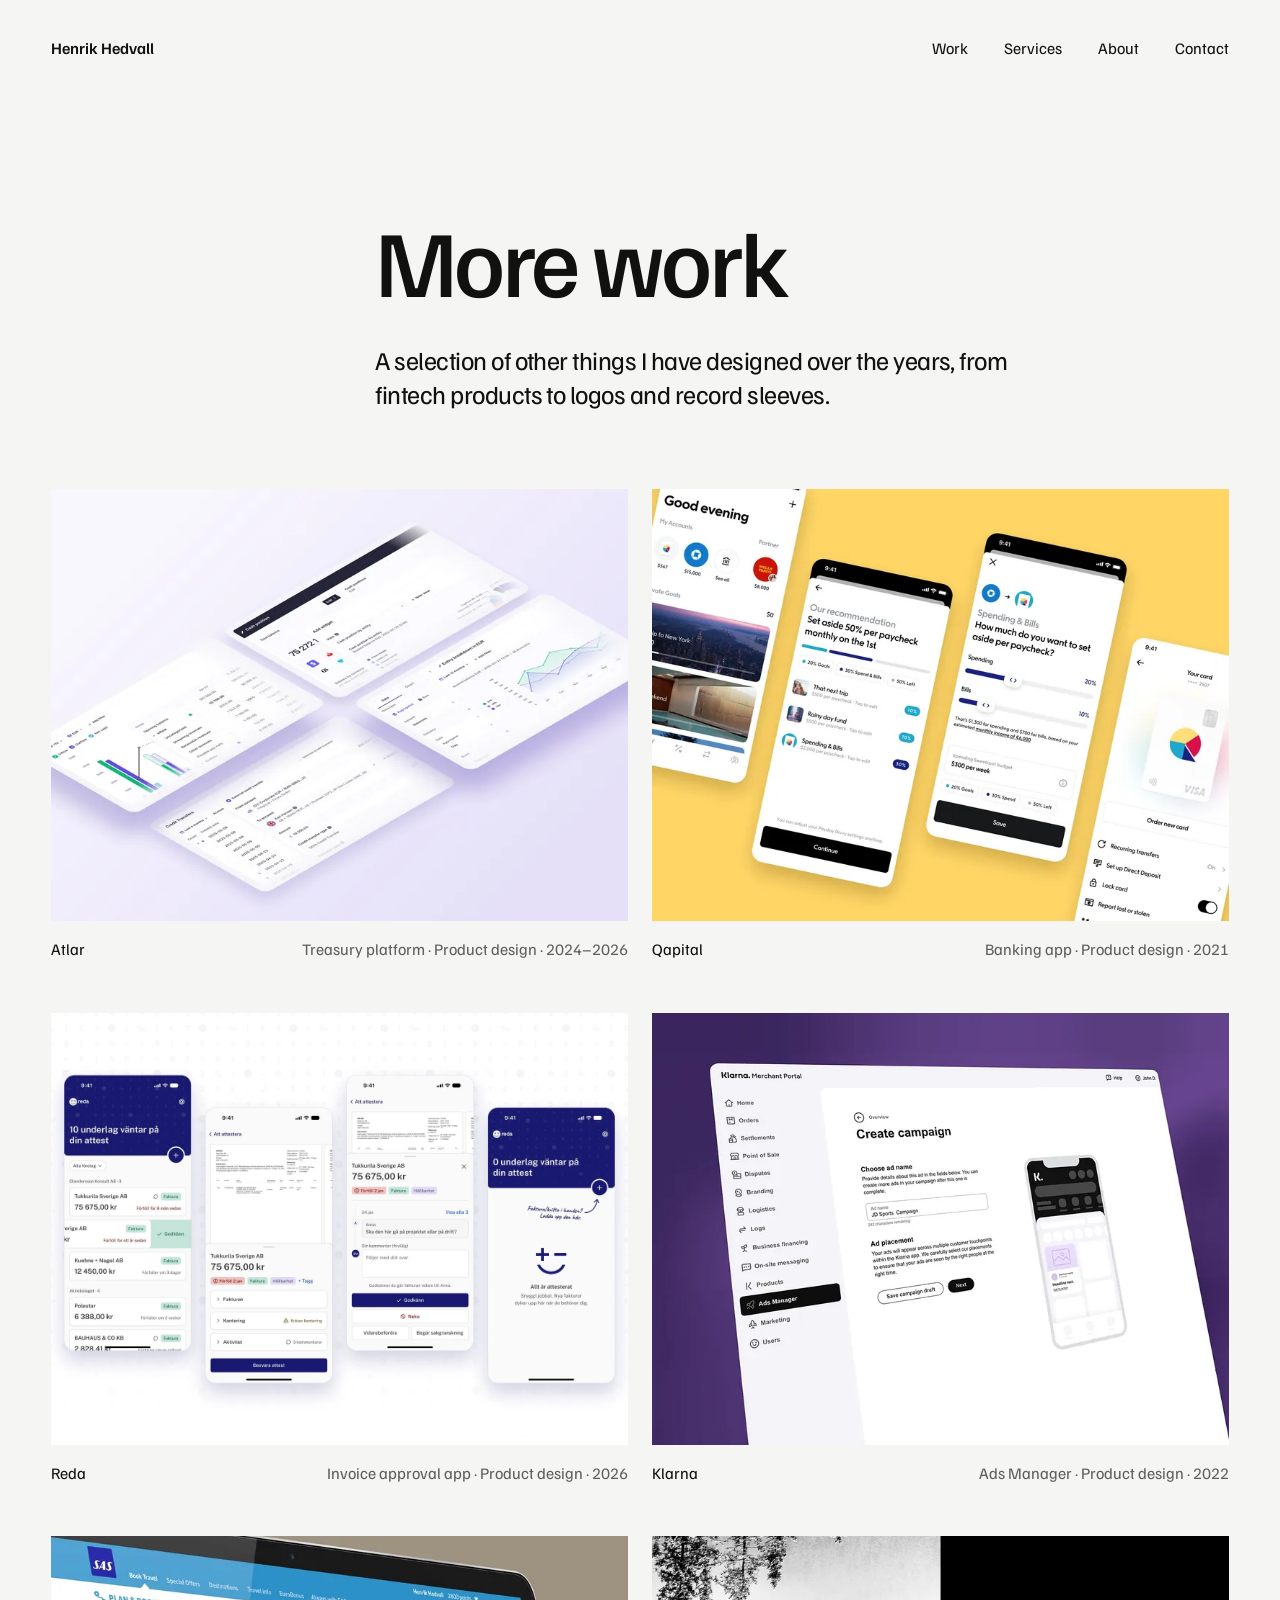
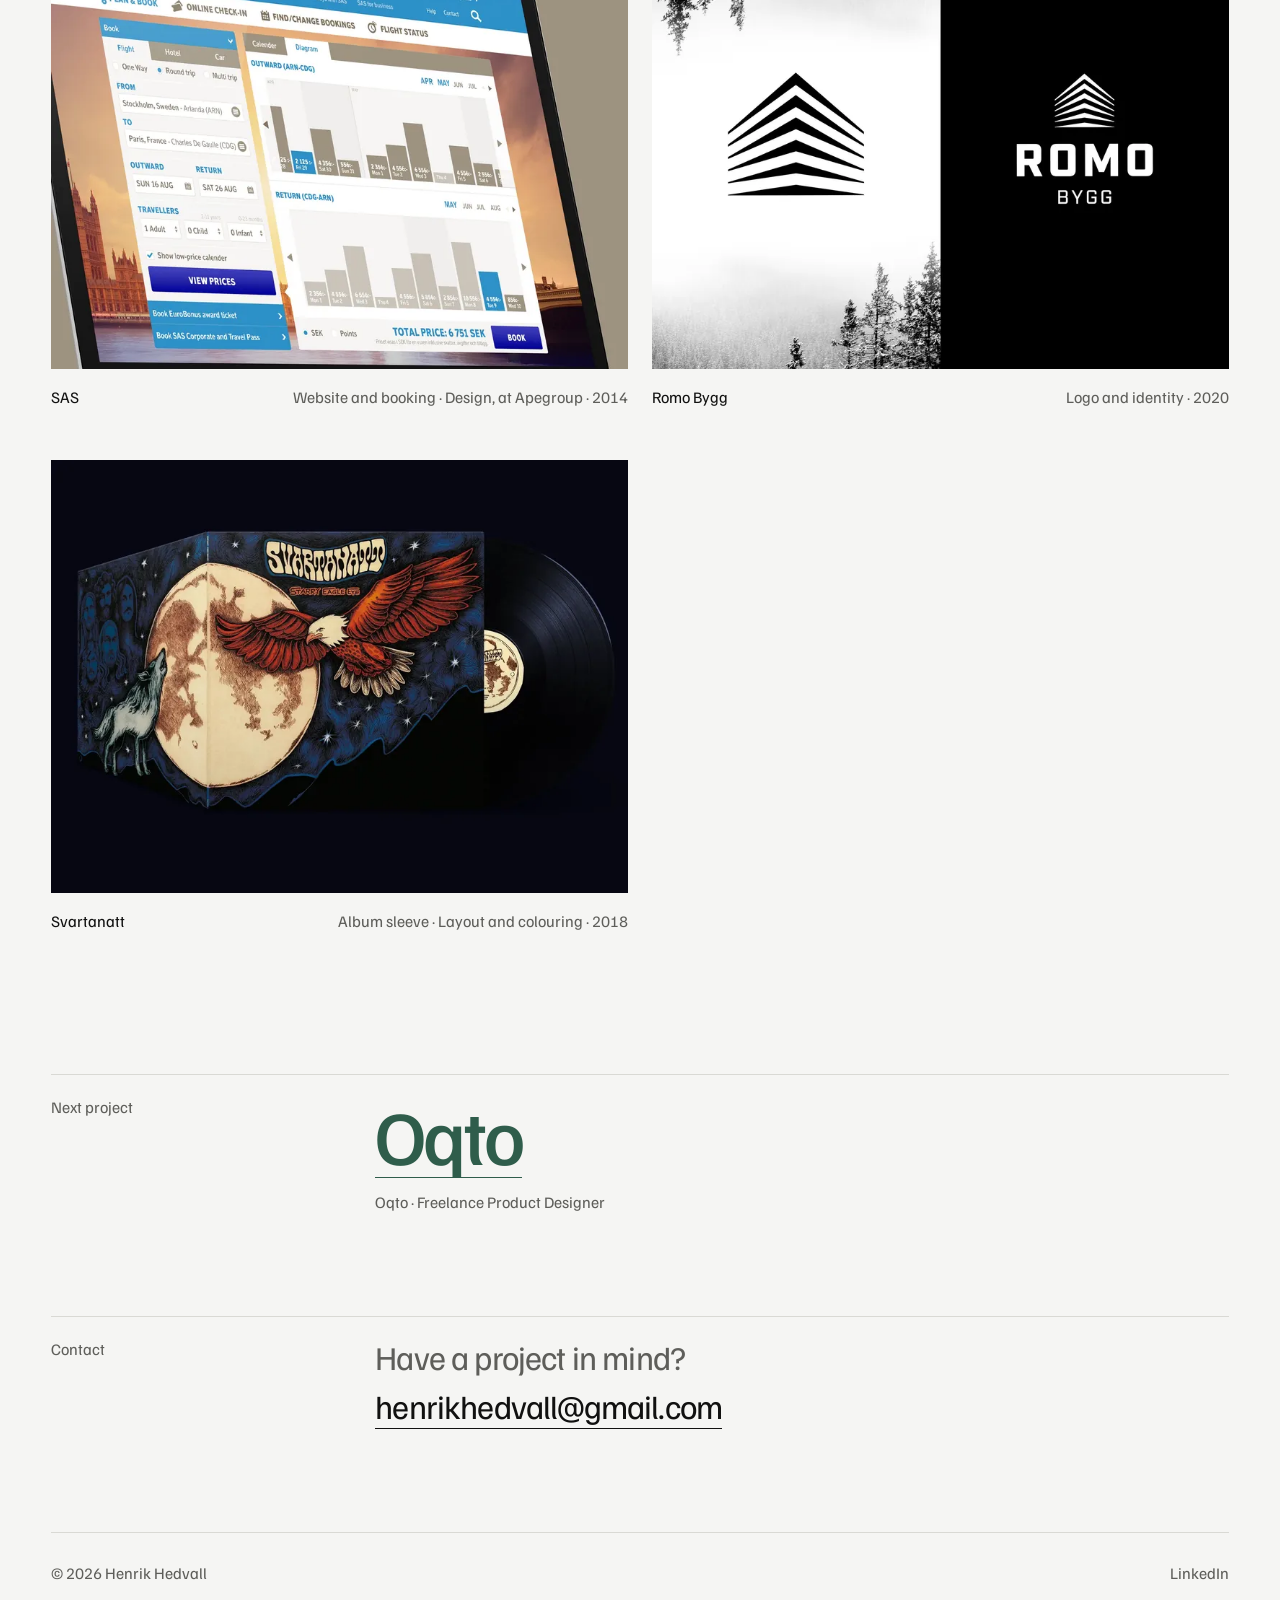
==== docs/more-work/index.html @ c42c72a8 "Start page heading: restore the two kerning pairs lost by per-letter boxes Co-Authored-By: Claude Fa" ====
<!doctype html>
<html lang="en">
<head>
<meta charset="utf-8">
<meta name="viewport" content="width=device-width, initial-scale=1">
<title>More work: Atlar, Klarna, Qapital – Henrik Hedvall</title>
<meta name="description" content="A selection of other things I have designed over the years, from fintech products to logos and record sleeves.">
<meta property="og:type" content="website">
<meta property="og:title" content="More work: Atlar, Klarna, Qapital – Henrik Hedvall">
<meta property="og:description" content="A selection of other things I have designed over the years, from fintech products to logos and record sleeves.">
<meta property="og:image" content="https://henrikhedvall.com/assets/atlar.jpg">
<link rel="canonical" href="https://henrikhedvall.com/more-work/">
<meta property="og:url" content="https://henrikhedvall.com/more-work/">
<meta name="twitter:card" content="summary_large_image">
<meta name="theme-color" content="#F5F5F3">
<link rel="icon" href="../favicon.svg" type="image/svg+xml">
<link rel="apple-touch-icon" href="../apple-touch-icon.png">
<link rel="preload" href="../fonts/familjen-grotesk-latin-wght-normal.woff2" as="font" type="font/woff2" crossorigin>
<link rel="stylesheet" href="../css/base.css?v=b94be2dc">
<link rel="stylesheet" href="../css/site.css?v=d90cadac">
<script>(function(){try{try{localStorage.removeItem("theme")}catch(e){}var t=sessionStorage.getItem("theme");if(t==="dk"||t==="lt")document.documentElement.classList.add(t)}catch(e){}})();</script>
<noscript><style>.rv{opacity:1!important}.rv .zm,.rv .st,.rv .bl{transform:none!important}.rv .st span{opacity:1!important}.rv .ck path{stroke-dashoffset:0!important}.ic .s{stroke-dashoffset:0!important}.ic .nd{transform:none!important}</style></noscript>
</head>
<body data-rvt="1.02">
<div class="pg c-page" id="page">
<div aria-hidden="true" class="bar c-bar-start"></div>
<div class="c-wrap">

<header class="hdr c-header">
<a class="c-brand" href="../">Henrik Hedvall</a>
<nav class="c-nav" aria-label="Main menu">
<a href="../#work">Work</a>
<a href="../#services">Services</a>
<a href="../#about">About</a>
<a href="../#contact">Contact</a>
</nav>
</header>

<section class="c-top">
<div class="c-3e7436" aria-hidden="true"></div>
<div class="r1 c-top-body">
<h1 class="c-title">More work</h1>
<p class="c-lead">A selection of other things I have designed over the years, from fintech products to logos and record sleeves.</p>
</div>
</section>

<div class="mw c-dfa173">
<figure class="c-figure">
<div data-rv="0" data-lb="1" tabindex="0" role="button" aria-label="Enlarge image" class="rv c-media"><img class="zm" src="../assets/atlar-1400.webp?v=4212e9a0" srcset="../assets/atlar-800.webp?v=1175e4a0 800w, ../assets/atlar-1400.webp?v=4212e9a0 1400w, ../assets/atlar.webp?v=0b436af6 2000w" sizes="(min-width: 1440px) 600px, (min-width: 900px) 46vw, 92vw" data-lbsrc="../assets/atlar.webp?v=0b436af6" fetchpriority="high" decoding="async" alt="Four views from the Atlar treasury platform: cash flow forecast, custom dashboard, cash reporting and credit transfers" width="2000" height="1500"></div>
<figcaption class="c-caption"><span>Atlar</span><span class="c-muted">Treasury platform · Product design · 2024–2026</span></figcaption>
</figure>
<figure class="c-figure">
<div data-rv="5" data-lb="1" tabindex="0" role="button" aria-label="Enlarge image" class="rv c-media"><img class="zm" src="../assets/qapital-1400.webp?v=ae49ee5f" srcset="../assets/qapital-800.webp?v=fa20acdd 800w, ../assets/qapital-1400.webp?v=ae49ee5f 1400w, ../assets/qapital.webp?v=312f7fcc 2000w" sizes="(min-width: 1440px) 600px, (min-width: 900px) 46vw, 92vw" data-lbsrc="../assets/qapital.webp?v=312f7fcc" loading="lazy" decoding="async" alt="Four screens from the Qapital app: overview, payday recommendation, spending and bills, and the card" width="2000" height="1500"></div>
<figcaption class="c-caption"><span>Qapital</span><span class="c-muted">Banking app · Product design · 2021</span></figcaption>
</figure>
<figure class="c-figure">
<div data-rv="6" data-lb="1" tabindex="0" role="button" aria-label="Enlarge image" class="rv c-media"><div class="zm fw"><img src="../assets/reda-1400.webp?v=05880f33" srcset="../assets/reda-800.webp?v=ec573a99 800w, ../assets/reda-1400.webp?v=05880f33 1400w, ../assets/reda.webp?v=756b19e9 2000w" sizes="(min-width: 1440px) 1200px, 92vw" data-lbsrc="../assets/reda.webp?v=756b19e9" loading="lazy" decoding="async" alt="Four screens from the Reda app: invoices waiting for approval with one swiped to approve, an invoice, a reply to an approval request, and the all-done state" width="2000" height="1500"><video class="fv dt" data-vid="1" src="../assets/reda-invoice.mp4?v=977ffe32" muted loop playsinline preload="metadata" aria-hidden="true" tabindex="-1"></video><div class="fc" aria-hidden="true"><svg viewBox="0 0 96 86.4" focusable="false"><g class="fp"><path d="M41.12 16H0V24.8H41.12V16Z" fill="currentColor"></path><path d="M24.8 0H16V41.12H24.8V0Z" fill="currentColor"></path></g><path class="fo" d="M96.16 16H58V24.8H96.16V16Z" fill="currentColor"></path><path class="fm" d="M3 56C11.4 74.08 27.4 86.08 48.04 86.08C69 86.08 85 74.08 93.08 56H83.4C77 68.48 65.8 77.28 48.04 77.28C30.6 77.28 19 68.48 12.68 56H3Z" fill="currentColor"></path></svg></div></div></div>
<figcaption class="c-caption"><span>Reda</span><span class="c-muted">Invoice approval app · Product design · 2026</span></figcaption>
</figure>
<figure class="c-figure">
<div data-rv="2" data-lb="1" tabindex="0" role="button" aria-label="Enlarge image" class="rv c-media"><img class="zm" src="../assets/klarna-1400.webp?v=a56a74ed" srcset="../assets/klarna-800.webp?v=a18558d9 800w, ../assets/klarna-1400.webp?v=a56a74ed 1400w, ../assets/klarna.webp?v=1fc53044 2000w" sizes="(min-width: 1440px) 600px, (min-width: 900px) 46vw, 92vw" data-lbsrc="../assets/klarna.webp?v=1fc53044" loading="lazy" decoding="async" alt="The Create campaign view in Klarna Ads Manager, with a phone preview of the ad, shown in perspective on purple" width="2000" height="1500"></div>
<figcaption class="c-caption"><span>Klarna</span><span class="c-muted">Ads Manager · Product design · 2022</span></figcaption>
</figure>
<figure class="c-figure">
<div data-rv="4" data-lb="1" tabindex="0" role="button" aria-label="Enlarge image" class="rv c-media"><img class="zm" src="../assets/sas-1400.webp?v=35fdd007" srcset="../assets/sas-800.webp?v=0c19ba7a 800w, ../assets/sas-1400.webp?v=35fdd007 1400w, ../assets/sas.webp?v=503e9d72 2000w" sizes="(min-width: 1440px) 600px, (min-width: 900px) 46vw, 92vw" data-lbsrc="../assets/sas.webp?v=503e9d72" loading="lazy" decoding="async" alt="The SAS website on a laptop, showing the flight booking panel next to a low-price diagram for outward and return dates" width="2000" height="1500"></div>
<figcaption class="c-caption"><span>SAS</span><span class="c-muted">Website and booking · Design, at Apegroup · 2014</span></figcaption>
</figure>
<figure class="c-figure">
<div data-rv="1" data-lb="1" tabindex="0" role="button" aria-label="Enlarge image" class="rv c-media"><img class="zm" src="../assets/romo-bygg-1400.webp?v=dbc08c39" srcset="../assets/romo-bygg-800.webp?v=d6e807f8 800w, ../assets/romo-bygg-1400.webp?v=dbc08c39 1400w, ../assets/romo-bygg.webp?v=745fbbb3 2000w" sizes="(min-width: 1440px) 600px, (min-width: 900px) 46vw, 92vw" data-lbsrc="../assets/romo-bygg.webp?v=745fbbb3" loading="lazy" decoding="async" alt="The Romo Bygg logo, shown over a misty forest and on black" width="2000" height="1500"></div>
<figcaption class="c-caption"><span>Romo Bygg</span><span class="c-muted">Logo and identity · 2020</span></figcaption>
</figure>
<figure class="c-figure">
<div data-rv="3" data-lb="1" tabindex="0" role="button" aria-label="Enlarge image" class="rv c-media"><img class="zm" src="../assets/svartanatt.webp?v=2c3ea246" srcset="../assets/svartanatt-800.webp?v=5318c107 800w, ../assets/svartanatt.webp?v=2c3ea246 1600w" sizes="(min-width: 1440px) 600px, (min-width: 900px) 46vw, 92vw" data-lbsrc="../assets/svartanatt.webp?v=2c3ea246" loading="lazy" decoding="async" alt="A gatefold vinyl sleeve for Svartanatt with an eagle, a wolf and a full moon" width="2000" height="1500"></div>
<figcaption class="c-caption"><span>Svartanatt</span><span class="c-muted">Album sleeve · Layout and colouring · 2018</span></figcaption>
</figure>
</div>

<section class="c-sec-end">
<h2 class="c-eyebrow">Next project</h2>
<div class="c-step-body">
<a class="c-next-link" href="../oqto/">Oqto</a>
<p class="c-note">Oqto · Freelance Product Designer</p>
</div>
</section>

<section class="c-sec-end">
<h2 class="c-eyebrow">Contact</h2>
<div class="c-contact-body">
<p class="c-muted-p">Have a project in mind?</p>
<a class="c-link-underline" href="mailto:henrikhedvall@gmail.com">henrikhedvall@gmail.com</a>
</div>
</section>

<footer class="c-footer">
<span>© 2026 Henrik Hedvall</span>
<a class="c-muted" href="https://www.linkedin.com/in/henrikhedvall/" target="_blank" rel="noopener">LinkedIn</a>
</footer>


</div>
</div>
<script src="../js/site.js?v=4c5ba161" defer></script>
</body>
</html>
---- docs/css/base.css ----
@font-face{font-family:'Familjen Grotesk';font-style:normal;font-display:swap;font-weight:400 700;src:url(../fonts/familjen-grotesk-latin-ext-wght-normal.woff2) format('woff2-variations');unicode-range:U+0100-02BA,U+02BD-02C5,U+02C7-02CC,U+02CE-02D7,U+02DD-02FF,U+0304,U+0308,U+0329,U+1D00-1DBF,U+1E00-1E9F,U+1EF2-1EFF,U+2020,U+20A0-20AB,U+20AD-20C0,U+2113,U+2C60-2C7F,U+A720-A7FF}
@font-face{font-family:'Familjen Grotesk';font-style:normal;font-display:swap;font-weight:400 700;src:url(../fonts/familjen-grotesk-latin-wght-normal.woff2) format('woff2-variations');unicode-range:U+0000-00FF,U+0131,U+0152-0153,U+02BB-02BC,U+02C6,U+02DA,U+02DC,U+0304,U+0308,U+0329,U+2000-206F,U+20AC,U+2122,U+2191,U+2193,U+2212,U+2215,U+FEFF,U+FFFD}
@font-face{font-family:'Geist Mono';font-style:normal;font-display:swap;font-weight:500;src:url(../fonts/geist-mono-latin-500-normal.woff2) format('woff2');unicode-range:U+0000-00FF,U+0131,U+0152-0153,U+02BB-02BC,U+02C6,U+02DA,U+02DC,U+0304,U+0308,U+0329,U+2000-206F,U+20AC,U+2122,U+2191,U+2193,U+2212,U+2215,U+FEFF,U+FFFD}
body{margin:0;background:#F5F5F3}
:root{--accent:#2F5D4B}
::selection{background:#D5E3DC;color:#111110}
a{color:#111110;text-decoration:none}
a:hover{color:var(--accent)}
header a,.foot{background:linear-gradient(currentColor,currentColor) 0 100%/0 1px no-repeat;padding-bottom:2px;transition:background-size 500ms cubic-bezier(.2,.7,.2,1),color 300ms ease}
header a:hover,.foot:hover{background-size:100% 1px}
img,video{display:block;width:100%;height:auto}
.bar{position:fixed;top:0;left:0;right:0;height:2px;background:var(--accent);transform-origin:0 50%;z-index:20;pointer-events:none}
.hdr{position:sticky;top:0;z-index:10;background:#F5F5F3;box-shadow:0 0 0 100vmax #F5F5F3;clip-path:inset(0 -100vmax);transition:transform 600ms cubic-bezier(.2,.7,.2,1)}
.hdr.up{transform:translateY(-100%)}
@media (max-width: 1000px){.meta{order:2}}
.fw{position:relative}
.fc{position:absolute;left:83.6%;top:53.73%;width:6.15%;height:7.73%;background:#FAFAFA;color:#191970;pointer-events:none}
.fc svg{position:absolute;left:8.13%;top:10.34%;width:85.4%;height:auto;overflow:visible;display:block}
.fc .fp,.fc .fo,.fc .fm{transform-box:fill-box;transform-origin:center}
.fv{position:absolute;left:26.781%;top:21.917%;width:21.969%;height:63.708%;border-radius:7.966%/3.663%;object-fit:cover;pointer-events:none}
@media (prefers-reduced-motion: reduce){.fv{display:none}}
@media (prefers-reduced-motion: no-preference){
.rv.in .fc .fp{animation:fcP 2.3s 600ms both}
.rv.in .fc .fo{animation:fcO 2.3s 600ms both}
.rv.in .fc .fm{animation:fcM 2.3s 600ms both}
@keyframes fcP{0%,8.7%{opacity:0;transform:rotate(90deg);animation-timing-function:cubic-bezier(.2,0,0,1)}43.4%,60.8%{opacity:1;transform:rotate(0deg);animation-timing-function:cubic-bezier(.2,0,0,1)}100%{opacity:1;transform:rotate(-180deg)}}
@keyframes fcO{0%,8.7%{opacity:0;transform:translateX(12px);animation-timing-function:cubic-bezier(.2,0,0,1)}43.4%,100%{opacity:1;transform:translateX(0)}}
@keyframes fcM{0%,8.7%{opacity:0;transform:translateY(8px);animation-timing-function:cubic-bezier(.2,0,0,1)}43.4%,60.8%{opacity:1;transform:translateY(0);animation-timing-function:cubic-bezier(.2,0,0,1)}100%{opacity:1;transform:translateY(-3px)}}
.rv{opacity:0;transition:opacity 1000ms ease}
.rv.in{opacity:1}
.rv .zm:not(.px){transform:scale(1.035);transition:transform 2000ms cubic-bezier(.16,.84,.24,1)}
.rv.in .zm:not(.px){transform:none}
@keyframes rise{from{opacity:0;transform:translateY(14px)}to{opacity:1;transform:none}}
.r1,.r2{animation:rise 1100ms cubic-bezier(.2,.7,.2,1) both}
.r2{animation-delay:140ms}
}
[data-lb]{cursor:zoom-in}
[data-lb]:focus-visible{outline:2px solid var(--accent);outline-offset:3px}
.lbx{position:fixed;inset:0;z-index:100;opacity:0;transition:opacity 300ms ease;font-family:'Familjen Grotesk','Helvetica Neue',Arial,sans-serif;-webkit-font-smoothing:antialiased;touch-action:pinch-zoom;cursor:zoom-out}
.lbx.on{opacity:1}
.lbx .stg{position:absolute;left:0;right:0;top:0;height:100%;display:flex;align-items:center;justify-content:center;padding:68px clamp(16px,6vw,96px) 76px;box-sizing:border-box}
.lbx .stg img,.lbx .stg video{width:auto;height:auto;max-width:100%;max-height:100%;opacity:0;transform:scale(.985);transition:opacity 280ms ease,transform 500ms cubic-bezier(.2,.7,.2,1);cursor:default;-webkit-user-drag:none;user-select:none;-webkit-user-select:none}
.lbx .stg video{width:100%;height:100%;object-fit:contain}
.lbx .stg img.ok,.lbx .stg video.ok{opacity:1;transform:none}
.lbx button{position:absolute;-webkit-appearance:none;appearance:none;border:0;padding:0;width:44px;height:44px;border-radius:50%;background:transparent;color:inherit;cursor:pointer;display:flex;align-items:center;justify-content:center;transition:background 200ms ease}
.lbx button:hover{background:rgba(128,128,128,.18)}
.lbx button:focus-visible{outline:2px solid var(--accent);outline-offset:2px}
.lbx .x{top:14px;right:clamp(8px,2vw,24px)}
.lbx .pv,.lbx .nx{top:50%;margin-top:-22px}
.lbx .pv{left:clamp(4px,1.6vw,24px)}
.lbx .nx{right:clamp(4px,1.6vw,24px)}
.lbx .cp{position:absolute;left:0;right:0;bottom:24px;margin:0;padding:0 72px;display:flex;flex-wrap:wrap;justify-content:center;gap:2px 20px;text-align:center;font-size:14px;line-height:1.4;font-variant-numeric:tabular-nums;cursor:default}
.lbx .cp .cm{opacity:.62}
.lbx .cp .cl{display:flex;flex-wrap:wrap;gap:2px 20px}
.lbx .cp.has{justify-content:space-between;flex-wrap:nowrap;text-align:left}
.lbx .cp.has .cc{flex:none}
@media (max-width: 700px){.lbx .stg{padding:64px 12px 104px}.lbx .cp{padding:0 60px;bottom:16px}.lbx .cp.has{flex-direction:column;align-items:center;justify-content:flex-start;flex-wrap:nowrap;gap:2px;text-align:center}.lbx .cp .cl{display:contents}.lbx .pv,.lbx .nx{top:auto;bottom:12px;margin:0}}
.nf{min-height:100vh;min-height:100dvh;box-sizing:border-box;padding:36px clamp(20px,4vw,60px);display:flex;flex-direction:column;gap:20px;background:#F5F5F3;color:#111110;font-family:'Familjen Grotesk','Helvetica Neue',Arial,sans-serif;font-size:18px;line-height:1.5;-webkit-font-smoothing:antialiased}
.nf p{margin:0}
.nf-name{font-size:16px;font-weight:600;margin-bottom:auto !important}
.nf h1{margin:0;font-size:clamp(36px,6vw,88px);line-height:1.02;font-weight:500;letter-spacing:-.04em}
.nf-link{border-bottom:1px solid currentColor;padding-bottom:2px}
.nf>p:last-child{margin-bottom:auto}
@media (prefers-color-scheme: dark){
html:not(.lt){--accent:#46765F;color-scheme:dark}
html:not(.lt),:where(html:not(.lt)) body{background:#121211 !important}
:where(html:not(.lt)) .pg{background:#121211 !important;color:#EDEDE9 !important}
:where(html:not(.lt)) .hdr{background:#121211;box-shadow:0 0 0 100vmax #121211}
:where(html:not(.lt)) ::selection{background:#2F5D4B;color:#F5F5F3}
:where(html:not(.lt)) a{color:#EDEDE9}
:where(html:not(.lt)) .ic .s{stroke:#9C9C96 !important}
:where(html:not(.lt)) .ic .s.k{stroke:var(--accent) !important}
:where(html:not(.lt)) .ic .nd.g{fill:#9C9C96 !important}
:where(html:not(.lt)) .bleed{background:#2F5D4B;box-shadow:0 0 0 100vmax #2F5D4B}
}
html.dk{--accent:#46765F;color-scheme:dark}
html.dk,:where(html.dk) body{background:#121211 !important}
:where(html.dk) .pg{background:#121211 !important;color:#EDEDE9 !important}
:where(html.dk) .hdr{background:#121211;box-shadow:0 0 0 100vmax #121211}
:where(html.dk) ::selection{background:#2F5D4B;color:#F5F5F3}
:where(html.dk) a{color:#EDEDE9}
:where(html.dk) .ic .s{stroke:#9C9C96 !important}
:where(html.dk) .ic .s.k{stroke:var(--accent) !important}
:where(html.dk) .ic .nd.g{fill:#9C9C96 !important}
:where(html.dk) .bleed{background:#2F5D4B;box-shadow:0 0 0 100vmax #2F5D4B}
---- docs/css/site.css ----
.c-page{background: #F5F5F3; color: #111110; font-family: 'Familjen Grotesk', 'Helvetica Neue', Arial, sans-serif; font-size: 18px; line-height: 1.5; -webkit-font-smoothing: antialiased}
.c-wrap{max-width: 1320px; margin: 0 auto; padding: 0 clamp(20px, 4vw, 60px); box-sizing: border-box}
.c-header{display: flex; flex-wrap: wrap; justify-content: space-between; align-items: center; gap: 16px 40px; padding: 36px 0}
.c-brand{font-size: 16px; font-weight: 600}
.c-nav{display: flex; flex-wrap: wrap; gap: 8px 36px; font-size: 16px}
.c-1bd8ef{padding: clamp(72px, 9vw, 128px) 0 clamp(80px, 9vw, 136px); display: flex; flex-direction: column; gap: clamp(48px, 6vw, 88px)}
.c-0eb64b{margin: 0; font-size: clamp(38px, 8.2vw, 120px); line-height: 0.96; letter-spacing: -0.045em}
.c-f9675e{animation-delay: 0ms}
.c-w700{font-weight: 700}
.c-f2ee90{animation-delay: 90ms}
.c-b80cd1{animation-delay: 180ms}
.c-w400{font-weight: 400}
.c-2d3d45{font-weight: 400; margin-left: -0.0767em}
.c-fda0ea{animation-delay: 270ms}
.c-779be9{font-weight: 400; margin-left: -0.11em}
.c-11d5b0{display: flex; flex-wrap: wrap; gap: 0 24px}
.c-934982{flex: 1 1 640px; min-width: 0; margin: 0; max-width: 30em; font-size: clamp(19px, 1.7vw, 23px); line-height: 1.4; letter-spacing: -0.01em; text-wrap: pretty}
.c-3e7436{flex: 0 1 300px}
.c-4fb075{padding: 20px 0 clamp(96px, 11vw, 168px); border-top: 1px solid #D9D9D4; display: flex; flex-direction: column; gap: clamp(64px, 7vw, 96px)}
.c-e5e7d6{margin: 0; font-size: 16px; font-weight: 400; color: #5E5E5A}
.c-d96ef6{display: flex; flex-wrap: wrap; gap: 20px 24px}
.c-d4efab{flex: 0 1 300px; display: flex; flex-direction: column; gap: 4px; font-size: 16px; color: #5E5E5A}
.c-34375b{flex: 1 1 640px; min-width: 0; display: flex; flex-direction: column; gap: 24px}
.c-media{overflow: hidden; background: #E7E7E3}
.c-f92d9a{display: block; width: 100%; height: auto}
.c-f8671b{left: 13.969%}
.c-02d12d{left: 23.741%}
.c-66ebb6{display: flex; flex-direction: column; gap: 8px}
.c-h3{margin: 0; font-size: clamp(23px, 2.3vw, 32px); font-weight: 500; letter-spacing: -0.025em; line-height: 1.2}
.c-623d69{margin: 0; max-width: 36em; color: #5E5E5A; text-wrap: pretty}
.c-d9cca0{flex: 1 1 640px; min-width: 0; display: grid; grid-template-columns: repeat(auto-fit, minmax(min(320px, 100%), 1fr)); gap: 56px 24px}
.c-card{display: flex; flex-direction: column; gap: 20px}
.c-51b9cf{display: block; width: 100%; height: auto; aspect-ratio: 4 / 3; object-fit: cover}
.c-bc8afc{display: flex; flex-direction: column; gap: 4px}
.c-h3-small{margin: 0; font-size: clamp(21px, 1.9vw, 26px); font-weight: 500; letter-spacing: -0.02em; line-height: 1.2}
.c-note{margin: 0; font-size: 16px; color: #5E5E5A}
.c-a904ae{aspect-ratio: 4 / 3}
.c-sec-row{padding: 20px 0 clamp(96px, 11vw, 168px); border-top: 1px solid #D9D9D4; display: flex; flex-wrap: wrap; gap: 32px 24px}
.c-eyebrow{flex: 0 1 300px; margin: 0; font-size: 16px; font-weight: 400; color: #5E5E5A}
.c-cdea6d{flex: 1 1 640px; min-width: 0; display: flex; flex-direction: column; gap: clamp(24px, 3vw, 44px)}
.c-e6c089{margin: 0; max-width: 16ch; font-size: clamp(32px, 4.4vw, 64px); line-height: 1.04; font-weight: 500; letter-spacing: -0.035em; text-wrap: balance}
.c-stack{display: flex; flex-direction: column}
.c-e2e9c7{display: grid; grid-template-columns: repeat(auto-fit, minmax(min(300px, 100%), 1fr)); gap: 12px 24px; padding: 28px 0}
.c-svc-head{display: flex; align-items: flex-start; gap: 16px; font-size: clamp(21px, 1.9vw, 26px)}
.c-body-muted{margin: 0; color: #5E5E5A; text-wrap: pretty}
.c-6560a6{display: grid; grid-template-columns: repeat(auto-fit, minmax(min(300px, 100%), 1fr)); gap: 12px 24px; padding: 28px 0; border-top: 1px solid #D9D9D4}
.c-84e55a{flex: 1 1 640px; min-width: 0; display: grid; grid-template-columns: repeat(auto-fit, minmax(min(300px, 100%), 1fr)); gap: 48px 24px; align-items: start}
.c-241d5d{display: flex; flex-direction: column; gap: 48px}
.c-717a55{display: flex; flex-direction: column; gap: 0.8em; font-size: clamp(21px, 2vw, 27px); line-height: 1.32; letter-spacing: -0.02em}
.c-deb068{margin: 0; text-wrap: pretty}
.c-5a4dd7{display: flex; flex-direction: column; font-size: 16px}
.c-9900d7{display: flex; justify-content: space-between; gap: 24px; padding: 14px 0}
.c-years{color: #5E5E5A; font-variant-numeric: tabular-nums}
.c-job{display: flex; justify-content: space-between; gap: 24px; padding: 14px 0; border-top: 1px solid #D9D9D4}
.c-983ea1{display: flex; justify-content: space-between; gap: 24px; padding: 14px 0; border-top: 1px solid #D9D9D4; color: #5E5E5A}
.c-37434e{display: block; width: 100%; height: auto; aspect-ratio: 4 / 5; object-fit: cover; background: #E7E7E3}
.c-d41c83{padding: clamp(72px, 8vw, 120px) 0 clamp(96px, 11vw, 168px); display: flex; flex-wrap: wrap; gap: 32px 24px; color: #F5F5F3}
.c-3a19ce{flex: 0 1 300px; margin: 0; font-size: 16px; font-weight: 400; color: rgba(245, 245, 243, 0.62)}
.c-ff5913{flex: 1 1 640px; min-width: 0; display: flex; flex-direction: column; gap: 8px; font-size: clamp(36px, 6vw, 88px); line-height: 1.02; font-weight: 500; letter-spacing: -0.04em}
.c-d10982{margin: 0; color: rgba(245, 245, 243, 0.62)}
.c-31921e{align-self: flex-start; padding-bottom: 4px}
.c-7f6a8b{display: flex; flex-wrap: wrap; justify-content: space-between; gap: 12px 40px; padding: 28px 0 48px; border-top: 1px solid rgba(245, 245, 243, 0.18); font-size: 16px; color: rgba(245, 245, 243, 0.62)}
.c-bar-start{transform: scaleX(0)}
.c-top{padding: clamp(72px, 9vw, 128px) 0 clamp(56px, 6vw, 88px); display: flex; flex-wrap: wrap; gap: 32px 24px}
.c-257594{flex: 0 1 300px; margin: 0; padding-top: 14px; display: flex; flex-direction: column; gap: 16px; font-size: 16px}
.c-muted{color: #5E5E5A}
.c-m0{margin: 0}
.c-0a9772{margin: 0; font-variant-numeric: tabular-nums}
.c-top-body{flex: 1 1 640px; min-width: 0; display: flex; flex-direction: column; gap: clamp(28px, 3vw, 44px)}
.c-title{margin: 0; font-size: clamp(44px, 7.4vw, 108px); line-height: 0.98; font-weight: 500; letter-spacing: -0.04em; text-wrap: balance}
.c-lead{margin: 0; max-width: 26em; font-size: clamp(21px, 2vw, 27px); line-height: 1.32; letter-spacing: -0.02em; text-wrap: pretty}
.c-clip{overflow: hidden}
.c-sec-first{margin-top: clamp(96px, 11vw, 168px); padding: 20px 0 clamp(96px, 11vw, 168px); border-top: 1px solid #D9D9D4; display: flex; flex-wrap: wrap; gap: 32px 24px}
.c-2e2f8c{flex: 1 1 640px; min-width: 0; margin: 0; max-width: 24em; font-size: clamp(23px, 2.6vw, 36px); line-height: 1.22; letter-spacing: -0.025em; text-wrap: pretty}
.c-sec-col{padding: 20px 0 clamp(96px, 11vw, 168px); border-top: 1px solid #D9D9D4; display: flex; flex-direction: column; gap: clamp(48px, 5vw, 72px)}
.c-row{display: flex; flex-wrap: wrap; gap: 32px 24px}
.c-7f7d7d{flex: 0 1 300px; display: flex; flex-direction: column; gap: 4px; font-size: 16px}
.c-7fa5f6{color: var(--accent); font-variant-numeric: tabular-nums}
.c-step-body{flex: 1 1 640px; min-width: 0; display: flex; flex-direction: column; gap: 12px}
.c-step-text{margin: 0; max-width: 32em; color: #5E5E5A; text-wrap: pretty}
.c-grid2{display: grid; grid-template-columns: repeat(auto-fit, minmax(min(420px, 100%), 1fr)); gap: 24px}
.c-step-label{flex: 0 1 300px; font-size: 16px; color: var(--accent); font-variant-numeric: tabular-nums}
.c-40108b{left: 16px}
.c-fbd76d{right: 16px}
.c-sec-end{padding: 20px 0 clamp(72px, 8vw, 120px); border-top: 1px solid #D9D9D4; display: flex; flex-wrap: wrap; gap: 32px 24px}
.c-next-link{align-self: flex-start; font-size: clamp(36px, 6vw, 88px); line-height: 1.02; font-weight: 500; letter-spacing: -0.04em; color: var(--accent); border-bottom: 1px solid var(--accent); padding-bottom: 4px}
.c-contact-body{flex: 1 1 640px; min-width: 0; display: flex; flex-direction: column; gap: 8px; font-size: clamp(23px, 2.6vw, 36px); line-height: 1.22; letter-spacing: -0.025em}
.c-muted-p{margin: 0; color: #5E5E5A}
.c-link-underline{align-self: flex-start; border-bottom: 1px solid currentColor; padding-bottom: 2px}
.c-footer{display: flex; flex-wrap: wrap; justify-content: space-between; gap: 12px 40px; padding: 28px 0 40px; border-top: 1px solid #D9D9D4; font-size: 16px; color: #5E5E5A}
.c-sec-col-wide{padding: 20px 0 clamp(96px, 11vw, 168px); border-top: 1px solid #D9D9D4; display: flex; flex-direction: column; gap: clamp(56px, 6vw, 88px)}
.c-314054{margin-top: clamp(64px, 7vw, 104px); padding: 20px 0 clamp(64px, 7vw, 104px); border-top: 1px solid #D9D9D4; display: flex; flex-wrap: wrap; gap: 32px 24px}
.c-f4a2f2{flex: 1 1 640px; min-width: 0; margin: 0; max-width: 26em; font-size: clamp(21px, 2vw, 27px); line-height: 1.32; letter-spacing: -0.02em; text-wrap: pretty}
.c-05b86e{margin: 0 0 clamp(96px, 11vw, 168px); display: flex; flex-direction: column; gap: clamp(20px, 2.4vw, 32px)}
.c-a84d3f{left: 37.325%}
.c-4c1ccc{left: 41.416%}
.c-1012cb{left: 45.856%}
.c-6e73de{left: 49.881%}
.c-4a1479{left: 54.116%}
.c-b07650{left: 58.339%}
.c-658f2b{left: 62.573%}
.c-dfa173{margin: 0 0 clamp(96px, 11vw, 168px); display: grid; grid-template-columns: repeat(auto-fit, minmax(min(420px, 100%), 1fr)); gap: clamp(40px, 4vw, 64px) 24px}
.c-figure{margin: 0; display: flex; flex-direction: column; gap: 16px}
.c-caption{display: flex; flex-wrap: wrap; justify-content: space-between; gap: 4px 24px; font-size: 16px}
@media (prefers-color-scheme: dark){
html:not(.lt) .c-page{background:#121211 !important;color:#EDEDE9 !important}
html:not(.lt) .c-4fb075{border-color:#2A2A28 !important}
html:not(.lt) .c-e5e7d6{color:#9C9C96 !important}
html:not(.lt) .c-d4efab{color:#9C9C96 !important}
html:not(.lt) .c-media{background:#1C1C1A !important}
html:not(.lt) .c-623d69{color:#9C9C96 !important}
html:not(.lt) .c-note{color:#9C9C96 !important}
html:not(.lt) .c-sec-row{border-color:#2A2A28 !important}
html:not(.lt) .c-eyebrow{color:#9C9C96 !important}
html:not(.lt) .c-body-muted{color:#9C9C96 !important}
html:not(.lt) .c-6560a6{border-color:#2A2A28 !important}
html:not(.lt) .c-years{color:#9C9C96 !important}
html:not(.lt) .c-job{border-color:#2A2A28 !important}
html:not(.lt) .c-983ea1{color:#9C9C96 !important;border-color:#2A2A28 !important}
html:not(.lt) .c-37434e{background:#1C1C1A !important}
html:not(.lt) .c-muted{color:#9C9C96 !important}
html:not(.lt) .c-sec-first{border-color:#2A2A28 !important}
html:not(.lt) .c-sec-col{border-color:#2A2A28 !important}
html:not(.lt) .c-step-text{color:#9C9C96 !important}
html:not(.lt) .c-sec-end{border-color:#2A2A28 !important}
html:not(.lt) .c-muted-p{color:#9C9C96 !important}
html:not(.lt) .c-footer{color:#9C9C96 !important;border-color:#2A2A28 !important}
html:not(.lt) .c-sec-col-wide{border-color:#2A2A28 !important}
html:not(.lt) .c-314054{border-color:#2A2A28 !important}
}
html.dk .c-page{background:#121211 !important;color:#EDEDE9 !important}
html.dk .c-4fb075{border-color:#2A2A28 !important}
html.dk .c-e5e7d6{color:#9C9C96 !important}
html.dk .c-d4efab{color:#9C9C96 !important}
html.dk .c-media{background:#1C1C1A !important}
html.dk .c-623d69{color:#9C9C96 !important}
html.dk .c-note{color:#9C9C96 !important}
html.dk .c-sec-row{border-color:#2A2A28 !important}
html.dk .c-eyebrow{color:#9C9C96 !important}
html.dk .c-body-muted{color:#9C9C96 !important}
html.dk .c-6560a6{border-color:#2A2A28 !important}
html.dk .c-years{color:#9C9C96 !important}
html.dk .c-job{border-color:#2A2A28 !important}
html.dk .c-983ea1{color:#9C9C96 !important;border-color:#2A2A28 !important}
html.dk .c-37434e{background:#1C1C1A !important}
html.dk .c-muted{color:#9C9C96 !important}
html.dk .c-sec-first{border-color:#2A2A28 !important}
html.dk .c-sec-col{border-color:#2A2A28 !important}
html.dk .c-step-text{color:#9C9C96 !important}
html.dk .c-sec-end{border-color:#2A2A28 !important}
html.dk .c-muted-p{color:#9C9C96 !important}
html.dk .c-footer{color:#9C9C96 !important;border-color:#2A2A28 !important}
html.dk .c-sec-col-wide{border-color:#2A2A28 !important}
html.dk .c-314054{border-color:#2A2A28 !important}
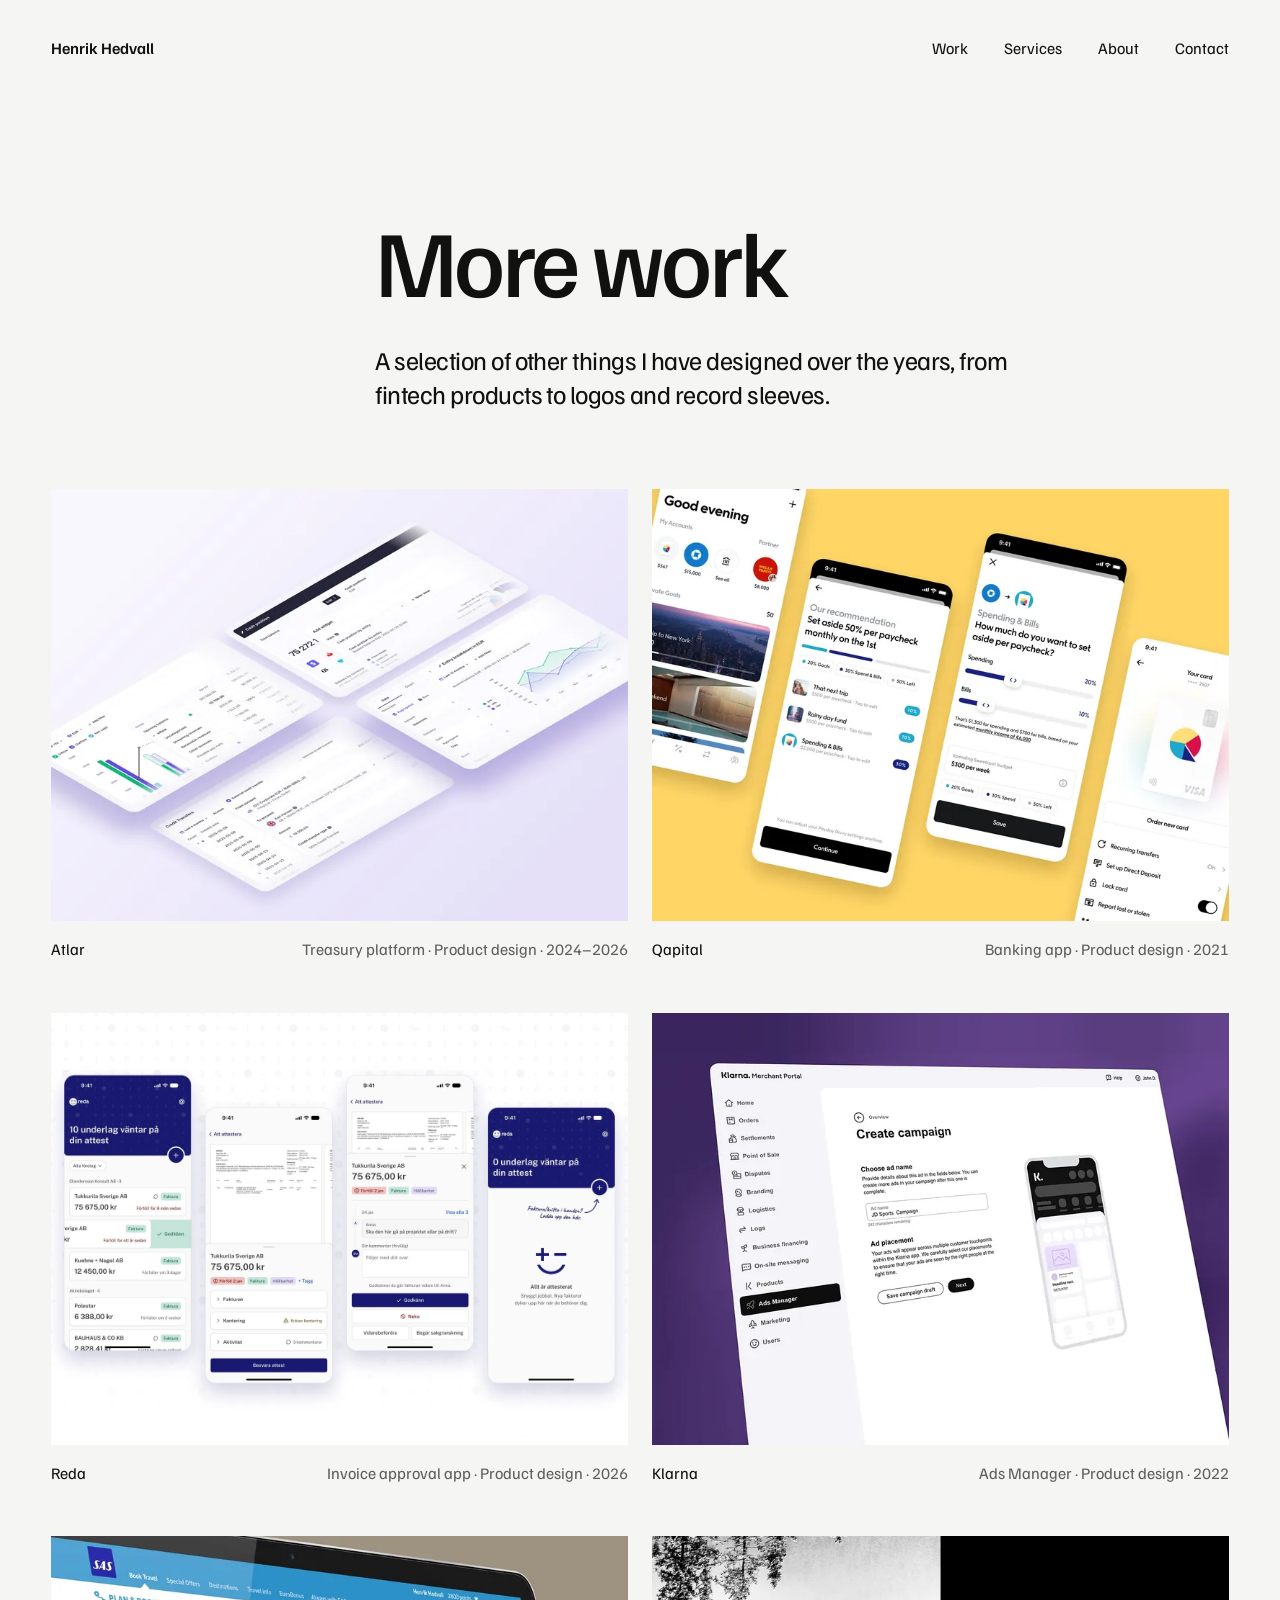
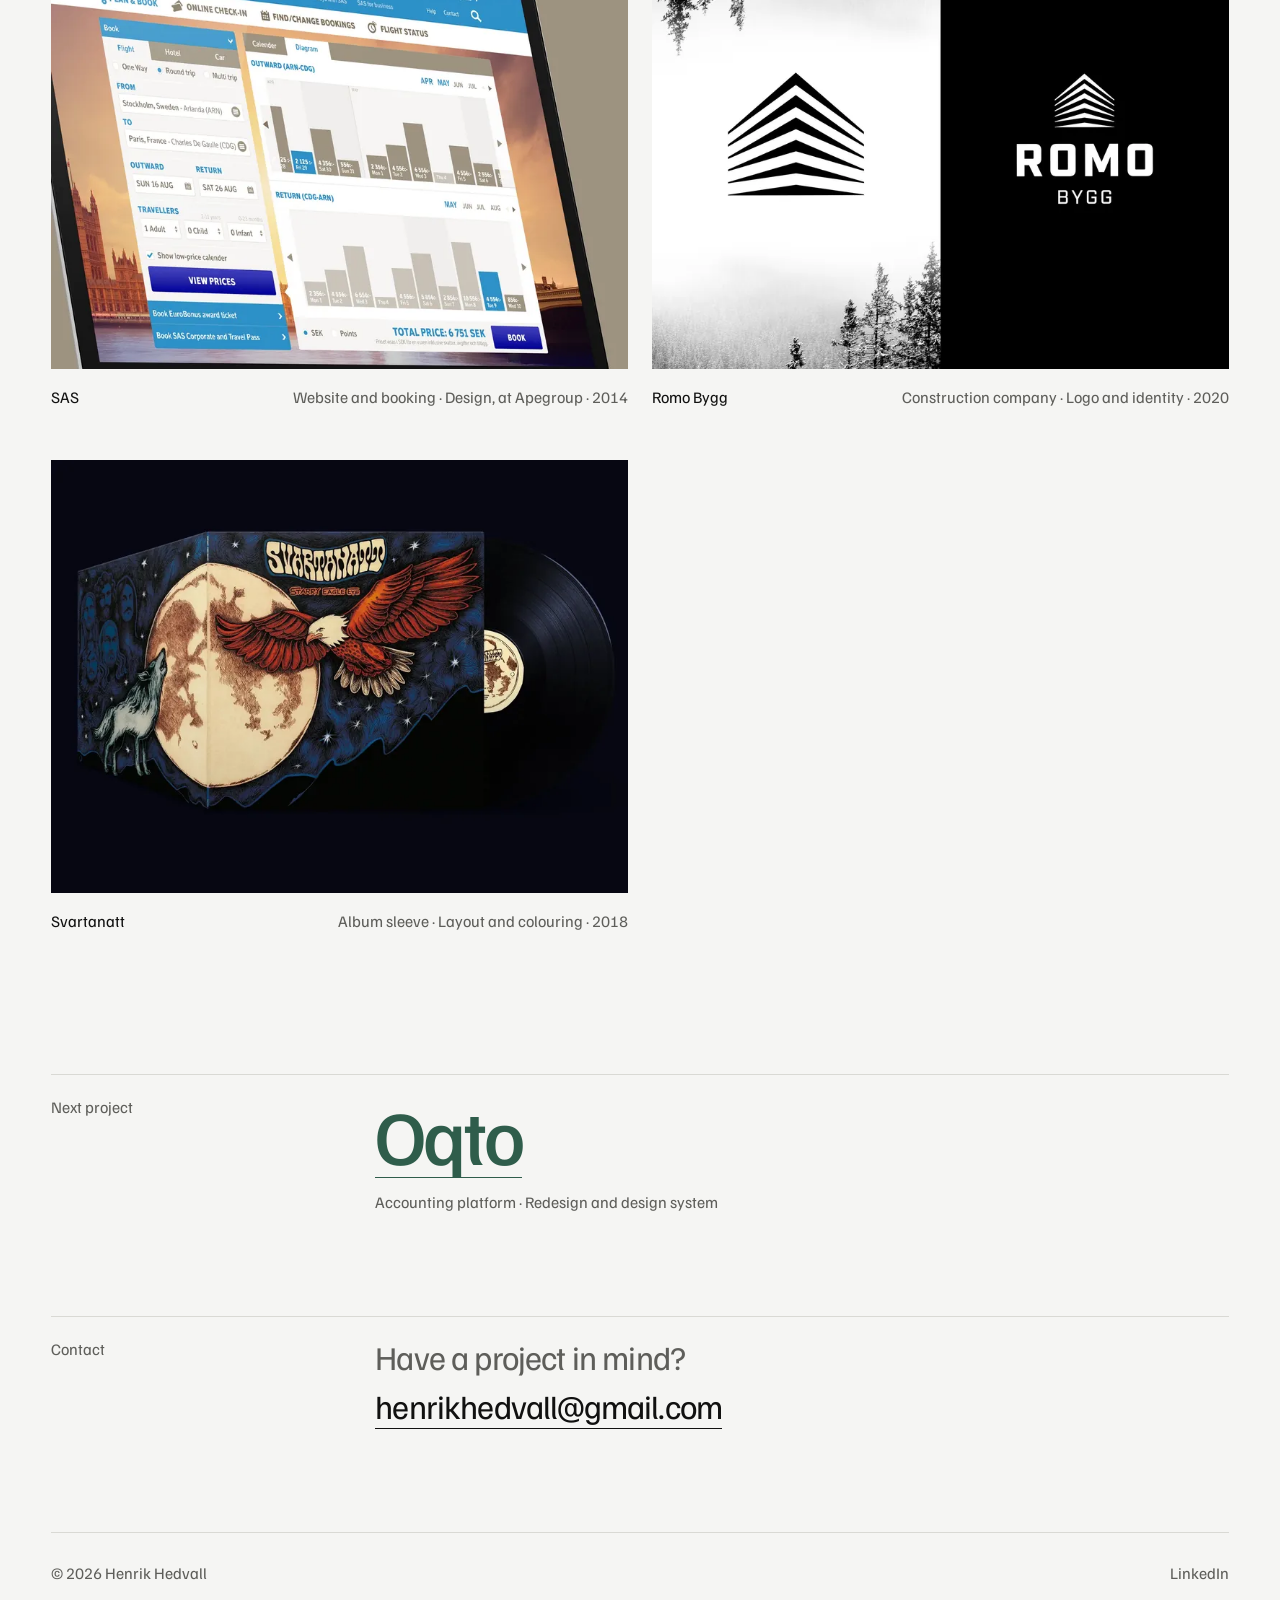
==== commit a3d06b7d: "Copy consistency pass and About wording Co-Authored-By: Claude Fable 5.2 <noreply@anthropic.com> Cla" ====
--- a/docs/more-work/index.html
+++ b/docs/more-work/index.html
@@ -17,7 +17,7 @@
 <link rel="apple-touch-icon" href="../apple-touch-icon.png">
 <link rel="preload" href="../fonts/familjen-grotesk-latin-wght-normal.woff2" as="font" type="font/woff2" crossorigin>
 <link rel="stylesheet" href="../css/base.css?v=b94be2dc">
-<link rel="stylesheet" href="../css/site.css?v=d90cadac">
+<link rel="stylesheet" href="../css/site.css?v=c747e06b">
 <script>(function(){try{try{localStorage.removeItem("theme")}catch(e){}var t=sessionStorage.getItem("theme");if(t==="dk"||t==="lt")document.documentElement.classList.add(t)}catch(e){}})();</script>
 <noscript><style>.rv{opacity:1!important}.rv .zm,.rv .st,.rv .bl{transform:none!important}.rv .st span{opacity:1!important}.rv .ck path{stroke-dashoffset:0!important}.ic .s{stroke-dashoffset:0!important}.ic .nd{transform:none!important}</style></noscript>
 </head>
@@ -67,7 +67,7 @@
 </figure>
 <figure class="c-figure">
 <div data-rv="1" data-lb="1" tabindex="0" role="button" aria-label="Enlarge image" class="rv c-media"><img class="zm" src="../assets/romo-bygg-1400.webp?v=dbc08c39" srcset="../assets/romo-bygg-800.webp?v=d6e807f8 800w, ../assets/romo-bygg-1400.webp?v=dbc08c39 1400w, ../assets/romo-bygg.webp?v=745fbbb3 2000w" sizes="(min-width: 1440px) 600px, (min-width: 900px) 46vw, 92vw" data-lbsrc="../assets/romo-bygg.webp?v=745fbbb3" loading="lazy" decoding="async" alt="The Romo Bygg logo, shown over a misty forest and on black" width="2000" height="1500"></div>
-<figcaption class="c-caption"><span>Romo Bygg</span><span class="c-muted">Logo and identity · 2020</span></figcaption>
+<figcaption class="c-caption"><span>Romo Bygg</span><span class="c-muted">Construction company · Logo and identity · 2020</span></figcaption>
 </figure>
 <figure class="c-figure">
 <div data-rv="3" data-lb="1" tabindex="0" role="button" aria-label="Enlarge image" class="rv c-media"><img class="zm" src="../assets/svartanatt.webp?v=2c3ea246" srcset="../assets/svartanatt-800.webp?v=5318c107 800w, ../assets/svartanatt.webp?v=2c3ea246 1600w" sizes="(min-width: 1440px) 600px, (min-width: 900px) 46vw, 92vw" data-lbsrc="../assets/svartanatt.webp?v=2c3ea246" loading="lazy" decoding="async" alt="A gatefold vinyl sleeve for Svartanatt with an eagle, a wolf and a full moon" width="2000" height="1500"></div>
@@ -79,7 +79,7 @@
 <h2 class="c-eyebrow">Next project</h2>
 <div class="c-step-body">
 <a class="c-next-link" href="../oqto/">Oqto</a>
-<p class="c-note">Oqto · Freelance Product Designer</p>
+<p class="c-note">Accounting platform · Redesign and design system</p>
 </div>
 </section>
 
--- a/docs/css/site.css
+++ b/docs/css/site.css
@@ -44,6 +44,8 @@
 .c-svc-head{display: flex; align-items: flex-start; gap: 16px; font-size: clamp(21px, 1.9vw, 26px)}
 .c-body-muted{margin: 0; color: #5E5E5A; text-wrap: pretty}
 .c-6560a6{display: grid; grid-template-columns: repeat(auto-fit, minmax(min(300px, 100%), 1fr)); gap: 12px 24px; padding: 28px 0; border-top: 1px solid #D9D9D4}
+.c-73754b{stroke: var(--accent); stroke-width: 1.4; stroke-linejoin: round}
+.c-49e06b{transition-delay: 200ms}
 .c-84e55a{flex: 1 1 640px; min-width: 0; display: grid; grid-template-columns: repeat(auto-fit, minmax(min(300px, 100%), 1fr)); gap: 48px 24px; align-items: start}
 .c-241d5d{display: flex; flex-direction: column; gap: 48px}
 .c-717a55{display: flex; flex-direction: column; gap: 0.8em; font-size: clamp(21px, 2vw, 27px); line-height: 1.32; letter-spacing: -0.02em}
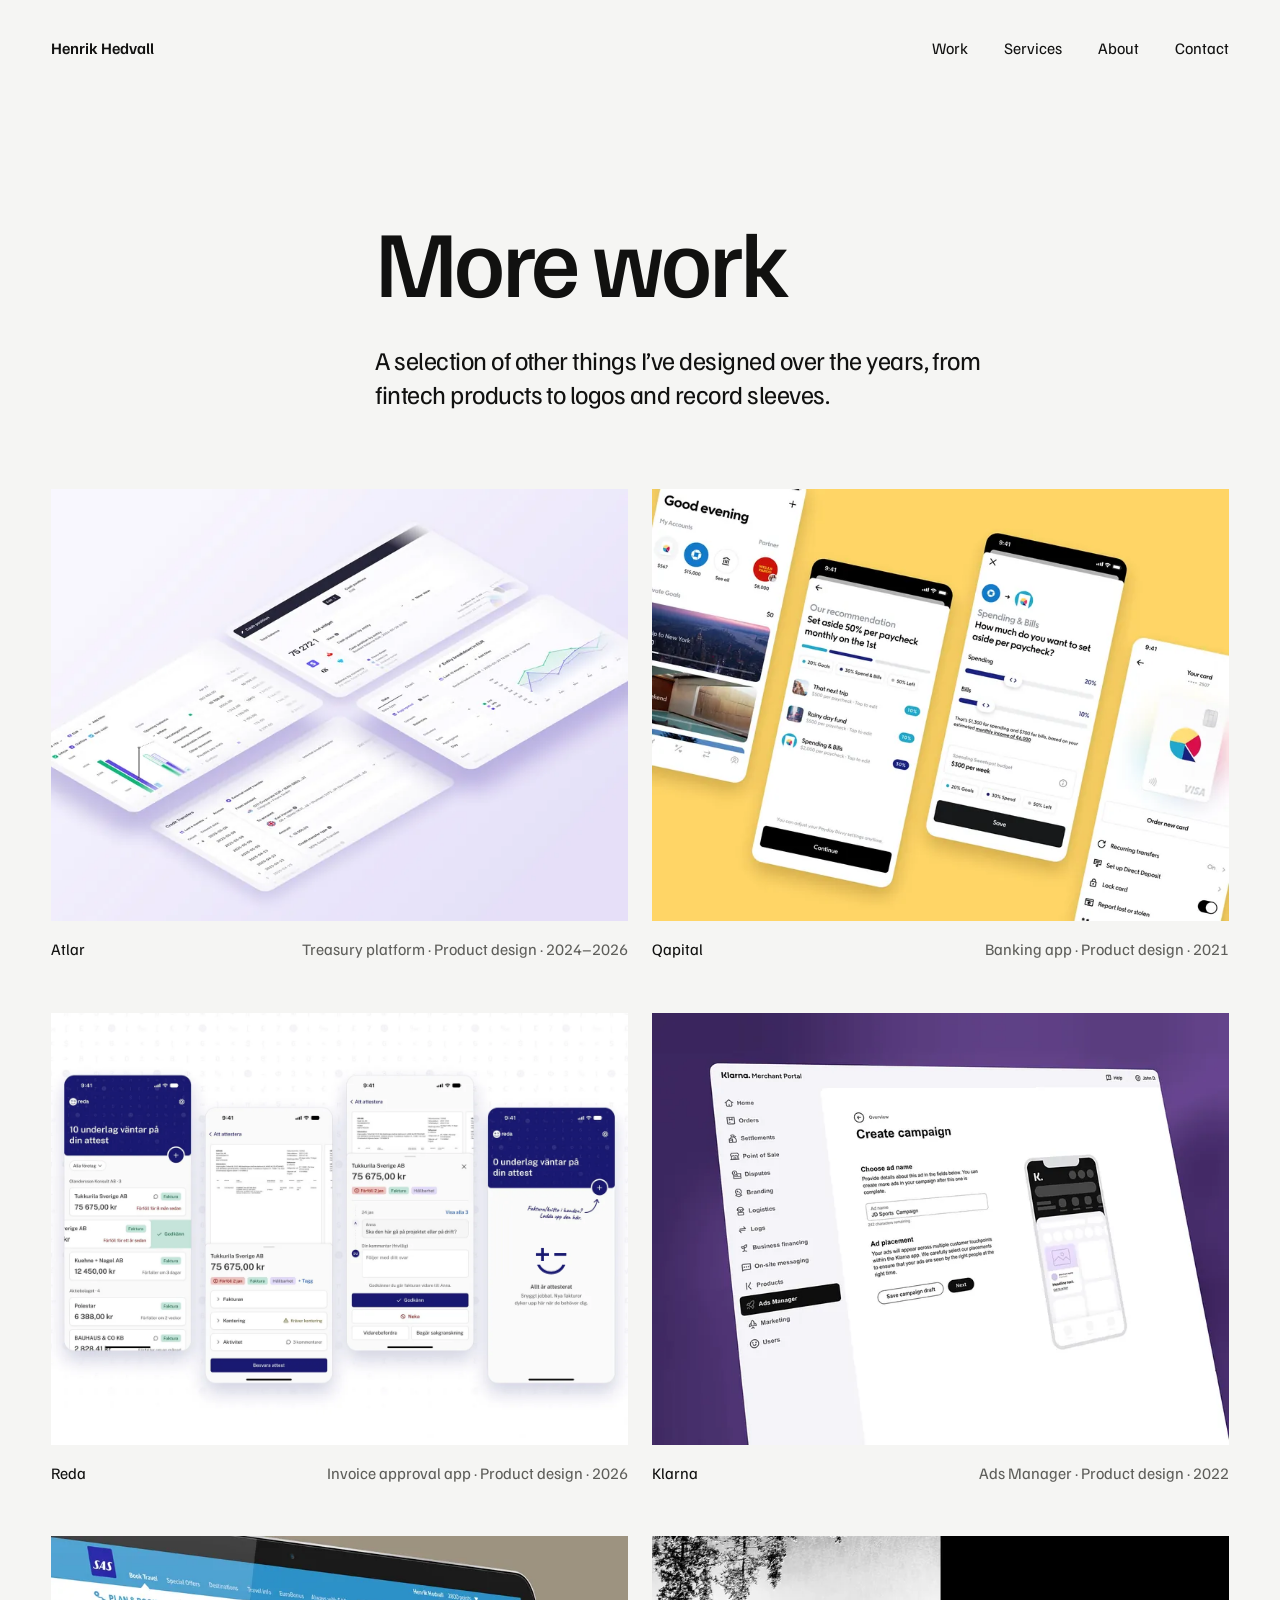
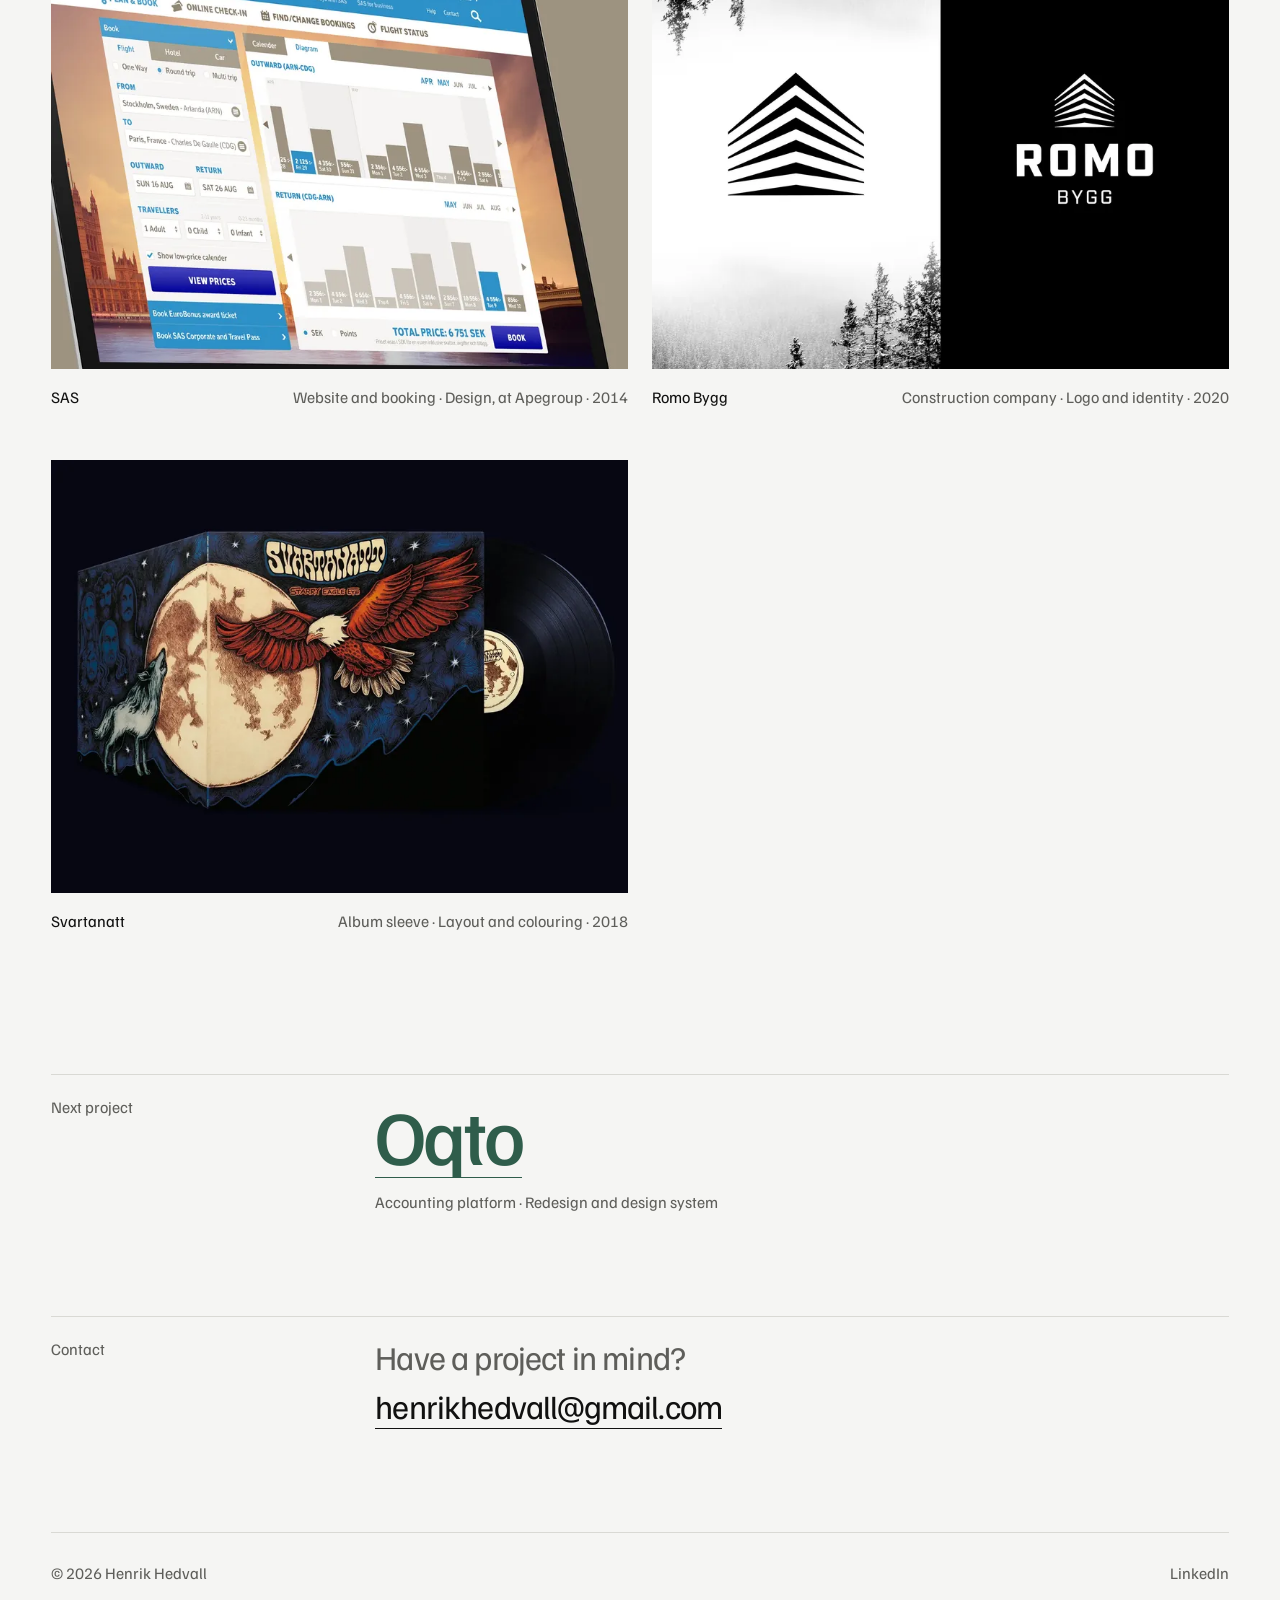
==== commit 75b15106: "Copy: less repetition on Tink and Weekend Warriors, contraction on More work Co-Authored-By: Claude " ====
--- a/docs/more-work/index.html
+++ b/docs/more-work/index.html
@@ -4,10 +4,10 @@
 <meta charset="utf-8">
 <meta name="viewport" content="width=device-width, initial-scale=1">
 <title>More work: Atlar, Klarna, Qapital – Henrik Hedvall</title>
-<meta name="description" content="A selection of other things I have designed over the years, from fintech products to logos and record sleeves.">
+<meta name="description" content="A selection of other things I’ve designed over the years, from fintech products to logos and record sleeves.">
 <meta property="og:type" content="website">
 <meta property="og:title" content="More work: Atlar, Klarna, Qapital – Henrik Hedvall">
-<meta property="og:description" content="A selection of other things I have designed over the years, from fintech products to logos and record sleeves.">
+<meta property="og:description" content="A selection of other things I’ve designed over the years, from fintech products to logos and record sleeves.">
 <meta property="og:image" content="https://henrikhedvall.com/assets/atlar.jpg">
 <link rel="canonical" href="https://henrikhedvall.com/more-work/">
 <meta property="og:url" content="https://henrikhedvall.com/more-work/">
@@ -40,7 +40,7 @@
 <div class="c-3e7436" aria-hidden="true"></div>
 <div class="r1 c-top-body">
 <h1 class="c-title">More work</h1>
-<p class="c-lead">A selection of other things I have designed over the years, from fintech products to logos and record sleeves.</p>
+<p class="c-lead">A selection of other things I’ve designed over the years, from fintech products to logos and record sleeves.</p>
 </div>
 </section>
 
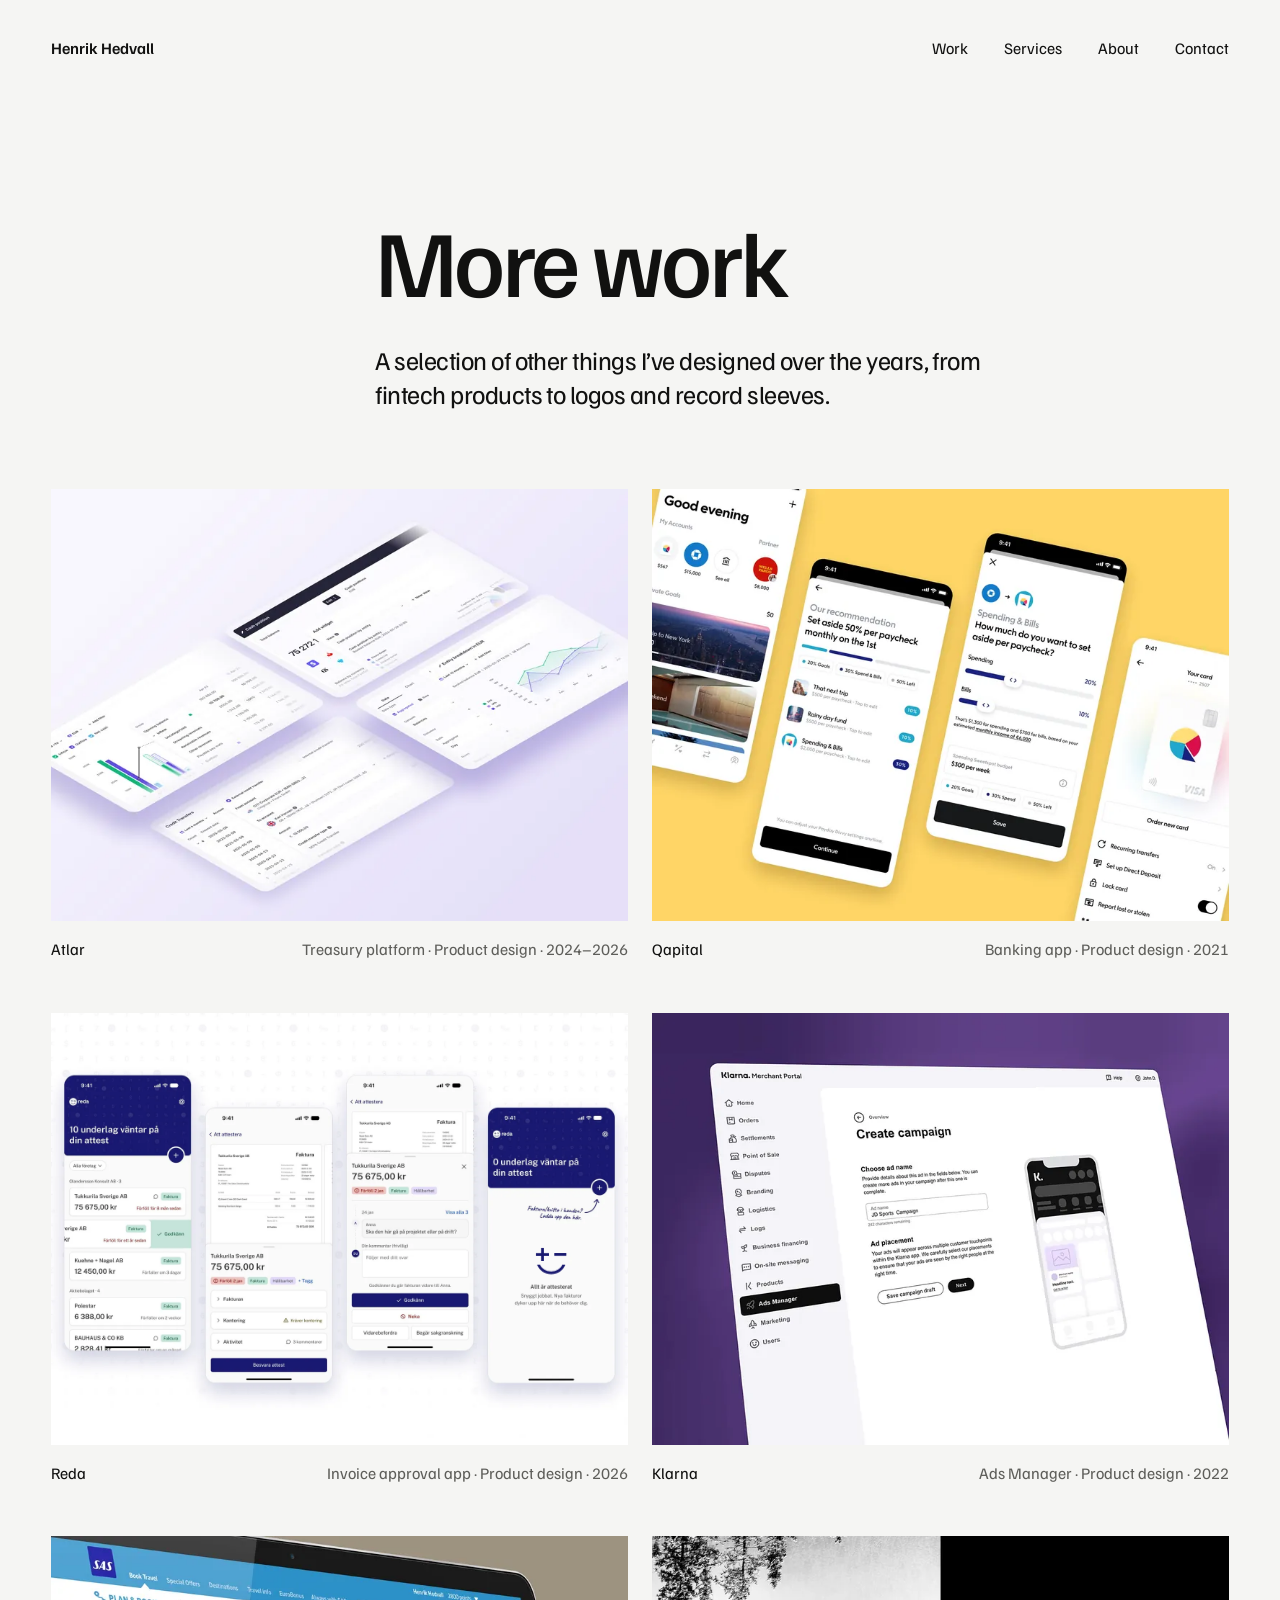
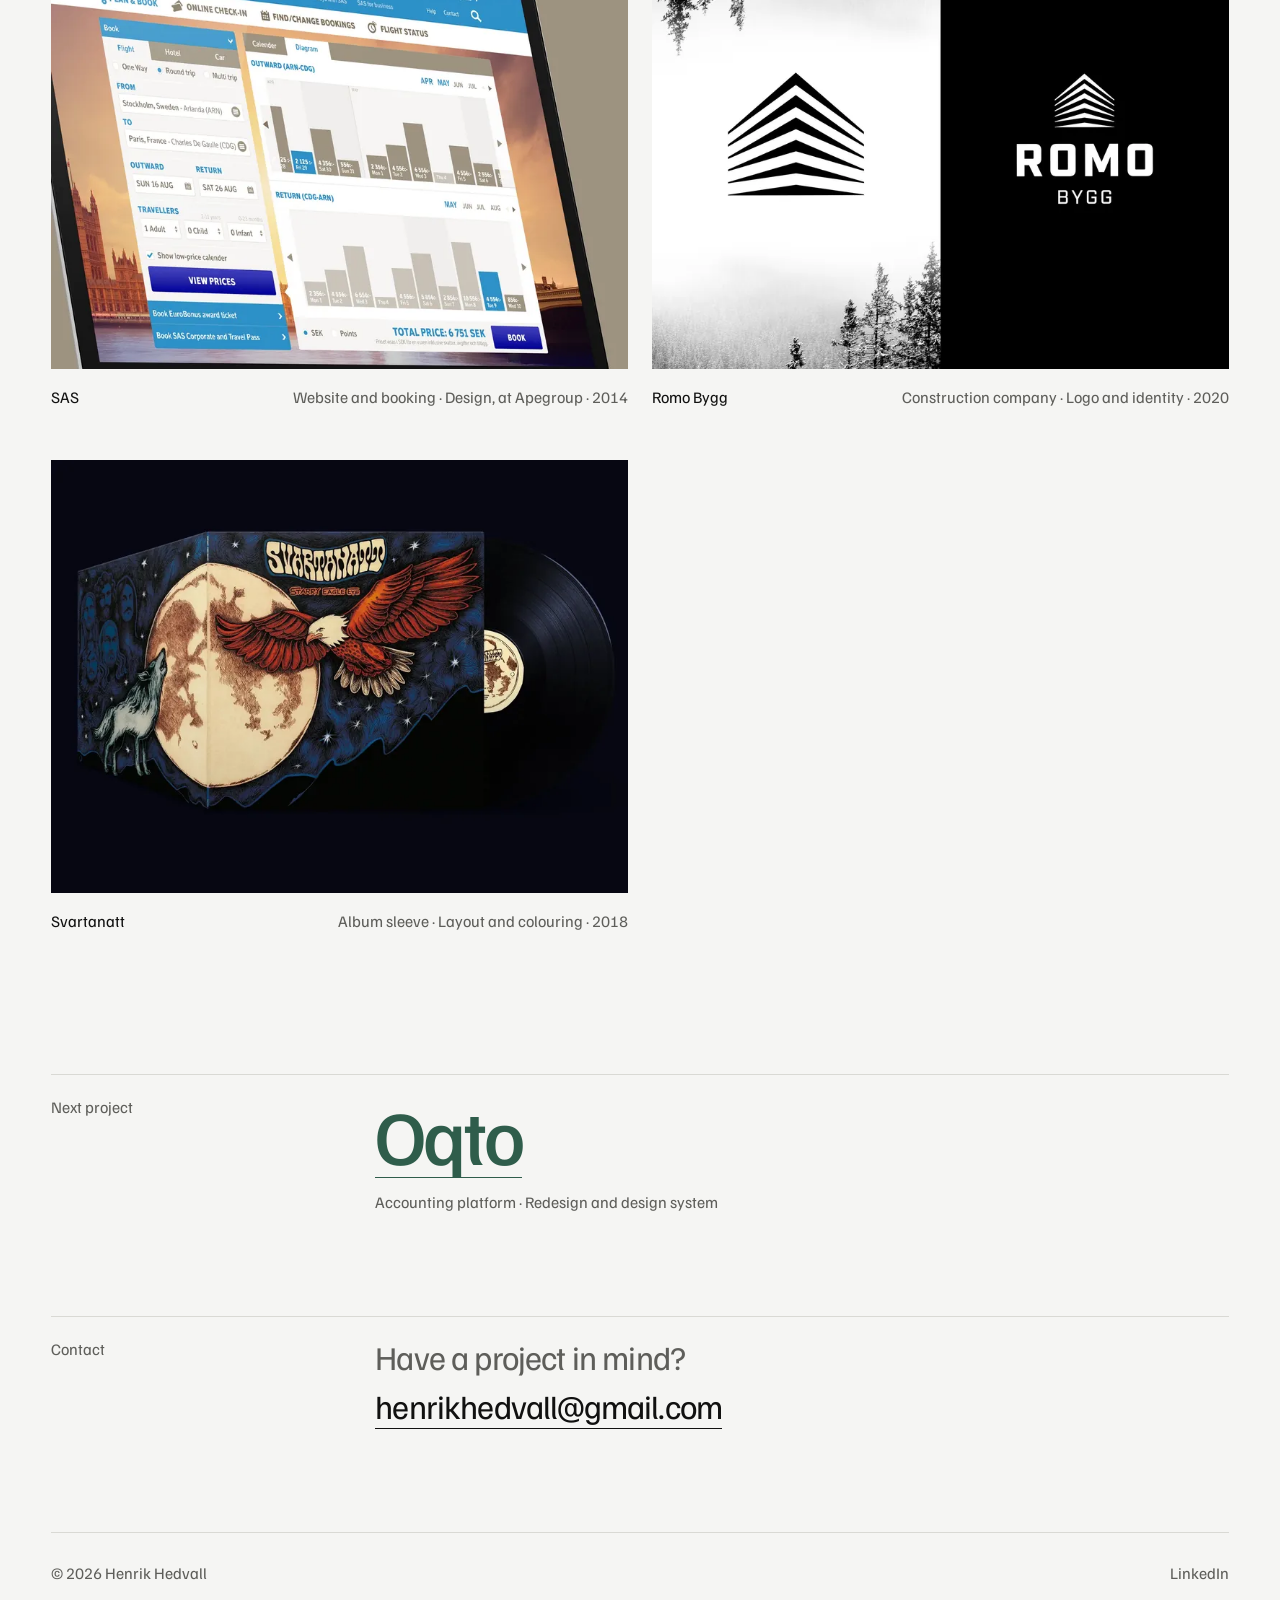
==== commit dea3c347: "Reda: updated invoice screens and smoother film; Oqto: shorter alt text Co-Authored-By: Claude Fable" ====
--- a/docs/more-work/index.html
+++ b/docs/more-work/index.html
@@ -17,7 +17,7 @@
 <link rel="apple-touch-icon" href="../apple-touch-icon.png">
 <link rel="preload" href="../fonts/familjen-grotesk-latin-wght-normal.woff2" as="font" type="font/woff2" crossorigin>
 <link rel="stylesheet" href="../css/base.css?v=b94be2dc">
-<link rel="stylesheet" href="../css/site.css?v=c747e06b">
+<link rel="stylesheet" href="../css/site.css?v=345346bf">
 <script>(function(){try{try{localStorage.removeItem("theme")}catch(e){}var t=sessionStorage.getItem("theme");if(t==="dk"||t==="lt")document.documentElement.classList.add(t)}catch(e){}})();</script>
 <noscript><style>.rv{opacity:1!important}.rv .zm,.rv .st,.rv .bl{transform:none!important}.rv .st span{opacity:1!important}.rv .ck path{stroke-dashoffset:0!important}.ic .s{stroke-dashoffset:0!important}.ic .nd{transform:none!important}</style></noscript>
 </head>
@@ -54,7 +54,7 @@
 <figcaption class="c-caption"><span>Qapital</span><span class="c-muted">Banking app · Product design · 2021</span></figcaption>
 </figure>
 <figure class="c-figure">
-<div data-rv="6" data-lb="1" tabindex="0" role="button" aria-label="Enlarge image" class="rv c-media"><div class="zm fw"><img src="../assets/reda-1400.webp?v=05880f33" srcset="../assets/reda-800.webp?v=ec573a99 800w, ../assets/reda-1400.webp?v=05880f33 1400w, ../assets/reda.webp?v=756b19e9 2000w" sizes="(min-width: 1440px) 1200px, 92vw" data-lbsrc="../assets/reda.webp?v=756b19e9" loading="lazy" decoding="async" alt="Four screens from the Reda app: invoices waiting for approval with one swiped to approve, an invoice, a reply to an approval request, and the all-done state" width="2000" height="1500"><video class="fv dt" data-vid="1" src="../assets/reda-invoice.mp4?v=977ffe32" muted loop playsinline preload="metadata" aria-hidden="true" tabindex="-1"></video><div class="fc" aria-hidden="true"><svg viewBox="0 0 96 86.4" focusable="false"><g class="fp"><path d="M41.12 16H0V24.8H41.12V16Z" fill="currentColor"></path><path d="M24.8 0H16V41.12H24.8V0Z" fill="currentColor"></path></g><path class="fo" d="M96.16 16H58V24.8H96.16V16Z" fill="currentColor"></path><path class="fm" d="M3 56C11.4 74.08 27.4 86.08 48.04 86.08C69 86.08 85 74.08 93.08 56H83.4C77 68.48 65.8 77.28 48.04 77.28C30.6 77.28 19 68.48 12.68 56H3Z" fill="currentColor"></path></svg></div></div></div>
+<div data-rv="6" data-lb="1" tabindex="0" role="button" aria-label="Enlarge image" class="rv c-media"><div class="zm fw"><img src="../assets/reda-1400.webp?v=1ed60d2f" srcset="../assets/reda-800.webp?v=929731c5 800w, ../assets/reda-1400.webp?v=1ed60d2f 1400w, ../assets/reda.webp?v=9a746e75 2000w" sizes="(min-width: 1440px) 1200px, 92vw" data-lbsrc="../assets/reda.webp?v=9a746e75" loading="lazy" decoding="async" alt="Four screens from the Reda app: invoices waiting for approval with one swiped to approve, an invoice, a reply to an approval request, and the all-done state" width="2000" height="1500"><video class="fv dt" data-vid="1" src="../assets/reda-invoice.mp4?v=170c38ba" muted loop playsinline preload="metadata" aria-hidden="true" tabindex="-1"></video><div class="fc" aria-hidden="true"><svg viewBox="0 0 96 86.4" focusable="false"><g class="fp"><path d="M41.12 16H0V24.8H41.12V16Z" fill="currentColor"></path><path d="M24.8 0H16V41.12H24.8V0Z" fill="currentColor"></path></g><path class="fo" d="M96.16 16H58V24.8H96.16V16Z" fill="currentColor"></path><path class="fm" d="M3 56C11.4 74.08 27.4 86.08 48.04 86.08C69 86.08 85 74.08 93.08 56H83.4C77 68.48 65.8 77.28 48.04 77.28C30.6 77.28 19 68.48 12.68 56H3Z" fill="currentColor"></path></svg></div></div></div>
 <figcaption class="c-caption"><span>Reda</span><span class="c-muted">Invoice approval app · Product design · 2026</span></figcaption>
 </figure>
 <figure class="c-figure">
@@ -99,6 +99,6 @@
 
 </div>
 </div>
-<script src="../js/site.js?v=4c5ba161" defer></script>
+<script src="../js/site.js?v=495a7c48" defer></script>
 </body>
 </html>
--- a/docs/css/site.css
+++ b/docs/css/site.css
@@ -23,8 +23,6 @@
 .c-34375b{flex: 1 1 640px; min-width: 0; display: flex; flex-direction: column; gap: 24px}
 .c-media{overflow: hidden; background: #E7E7E3}
 .c-f92d9a{display: block; width: 100%; height: auto}
-.c-f8671b{left: 13.969%}
-.c-02d12d{left: 23.741%}
 .c-66ebb6{display: flex; flex-direction: column; gap: 8px}
 .c-h3{margin: 0; font-size: clamp(23px, 2.3vw, 32px); font-weight: 500; letter-spacing: -0.025em; line-height: 1.2}
 .c-623d69{margin: 0; max-width: 36em; color: #5E5E5A; text-wrap: pretty}
@@ -82,8 +80,7 @@
 .c-step-text{margin: 0; max-width: 32em; color: #5E5E5A; text-wrap: pretty}
 .c-grid2{display: grid; grid-template-columns: repeat(auto-fit, minmax(min(420px, 100%), 1fr)); gap: 24px}
 .c-step-label{flex: 0 1 300px; font-size: 16px; color: var(--accent); font-variant-numeric: tabular-nums}
-.c-40108b{left: 16px}
-.c-fbd76d{right: 16px}
+.c-e239d3{background-image: url(../assets/oqto-autopilot-card.webp)}
 .c-sec-end{padding: 20px 0 clamp(72px, 8vw, 120px); border-top: 1px solid #D9D9D4; display: flex; flex-wrap: wrap; gap: 32px 24px}
 .c-next-link{align-self: flex-start; font-size: clamp(36px, 6vw, 88px); line-height: 1.02; font-weight: 500; letter-spacing: -0.04em; color: var(--accent); border-bottom: 1px solid var(--accent); padding-bottom: 4px}
 .c-contact-body{flex: 1 1 640px; min-width: 0; display: flex; flex-direction: column; gap: 8px; font-size: clamp(23px, 2.6vw, 36px); line-height: 1.22; letter-spacing: -0.025em}
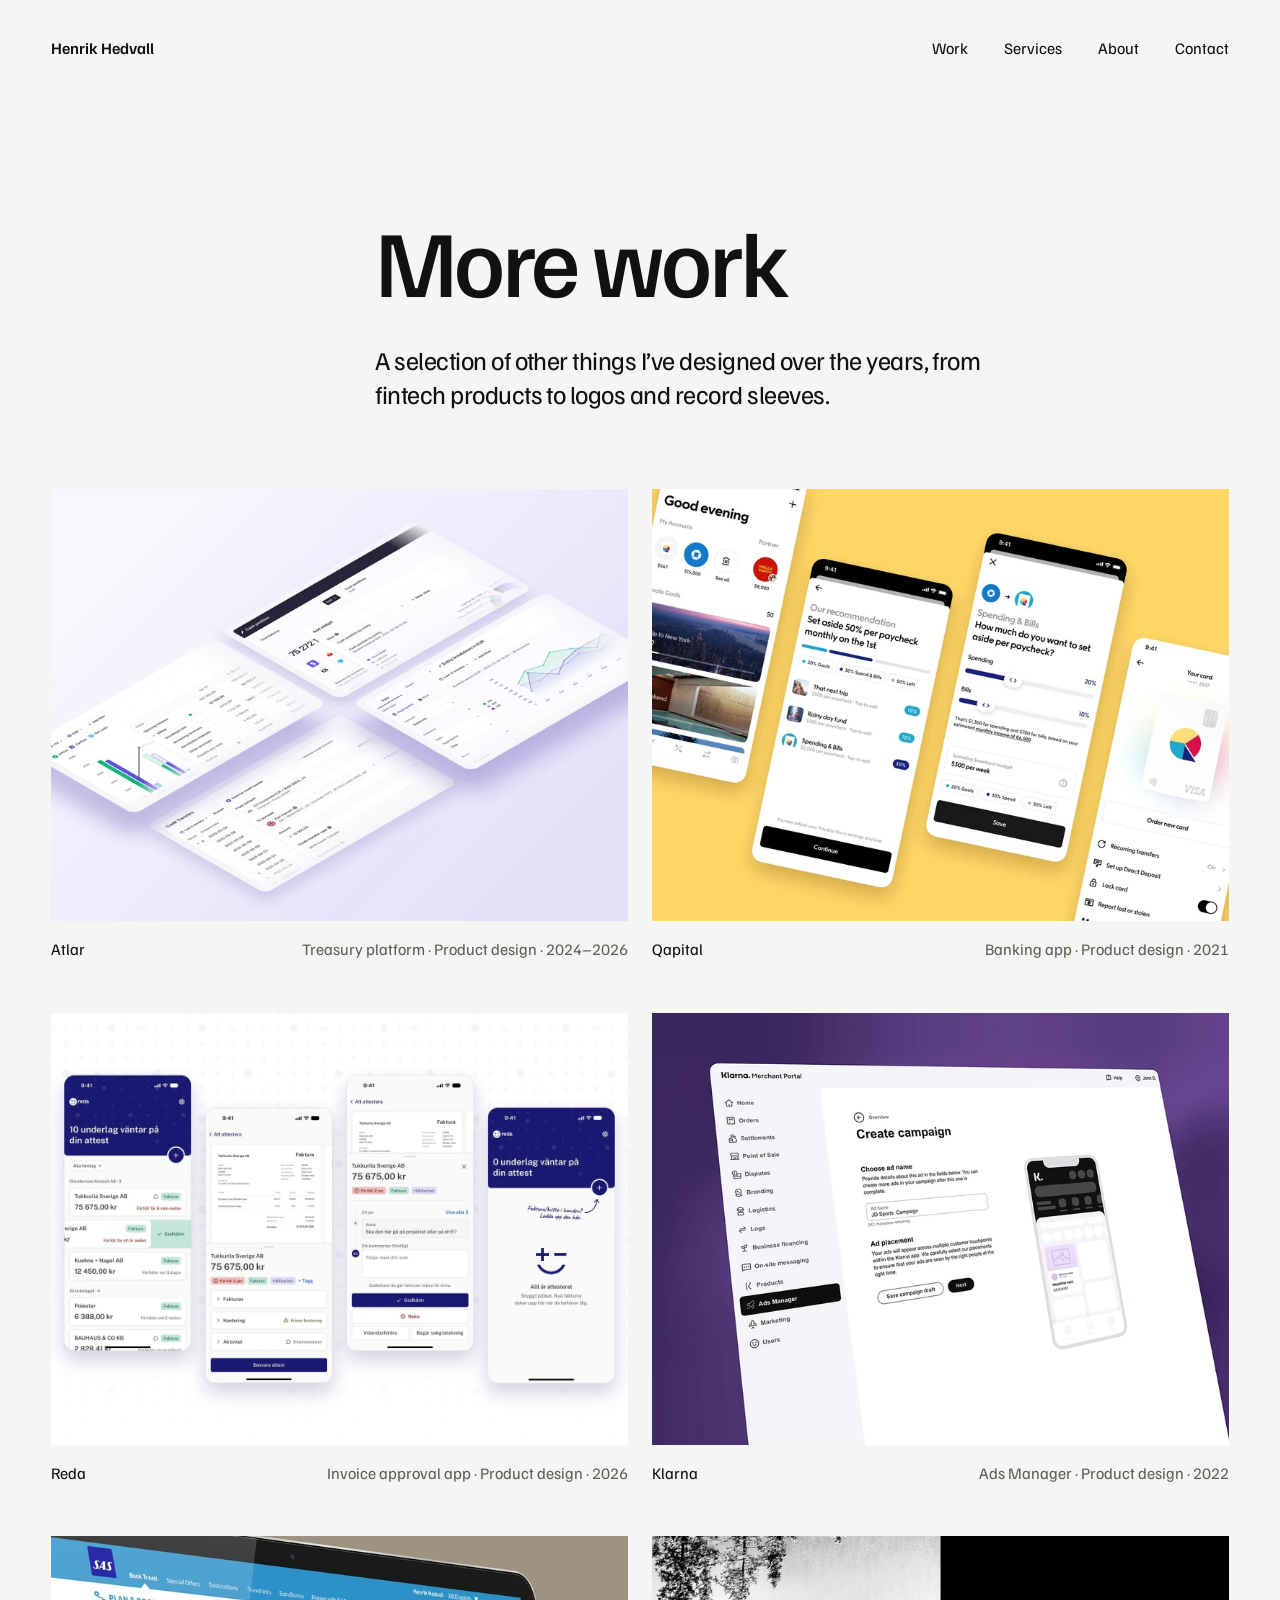
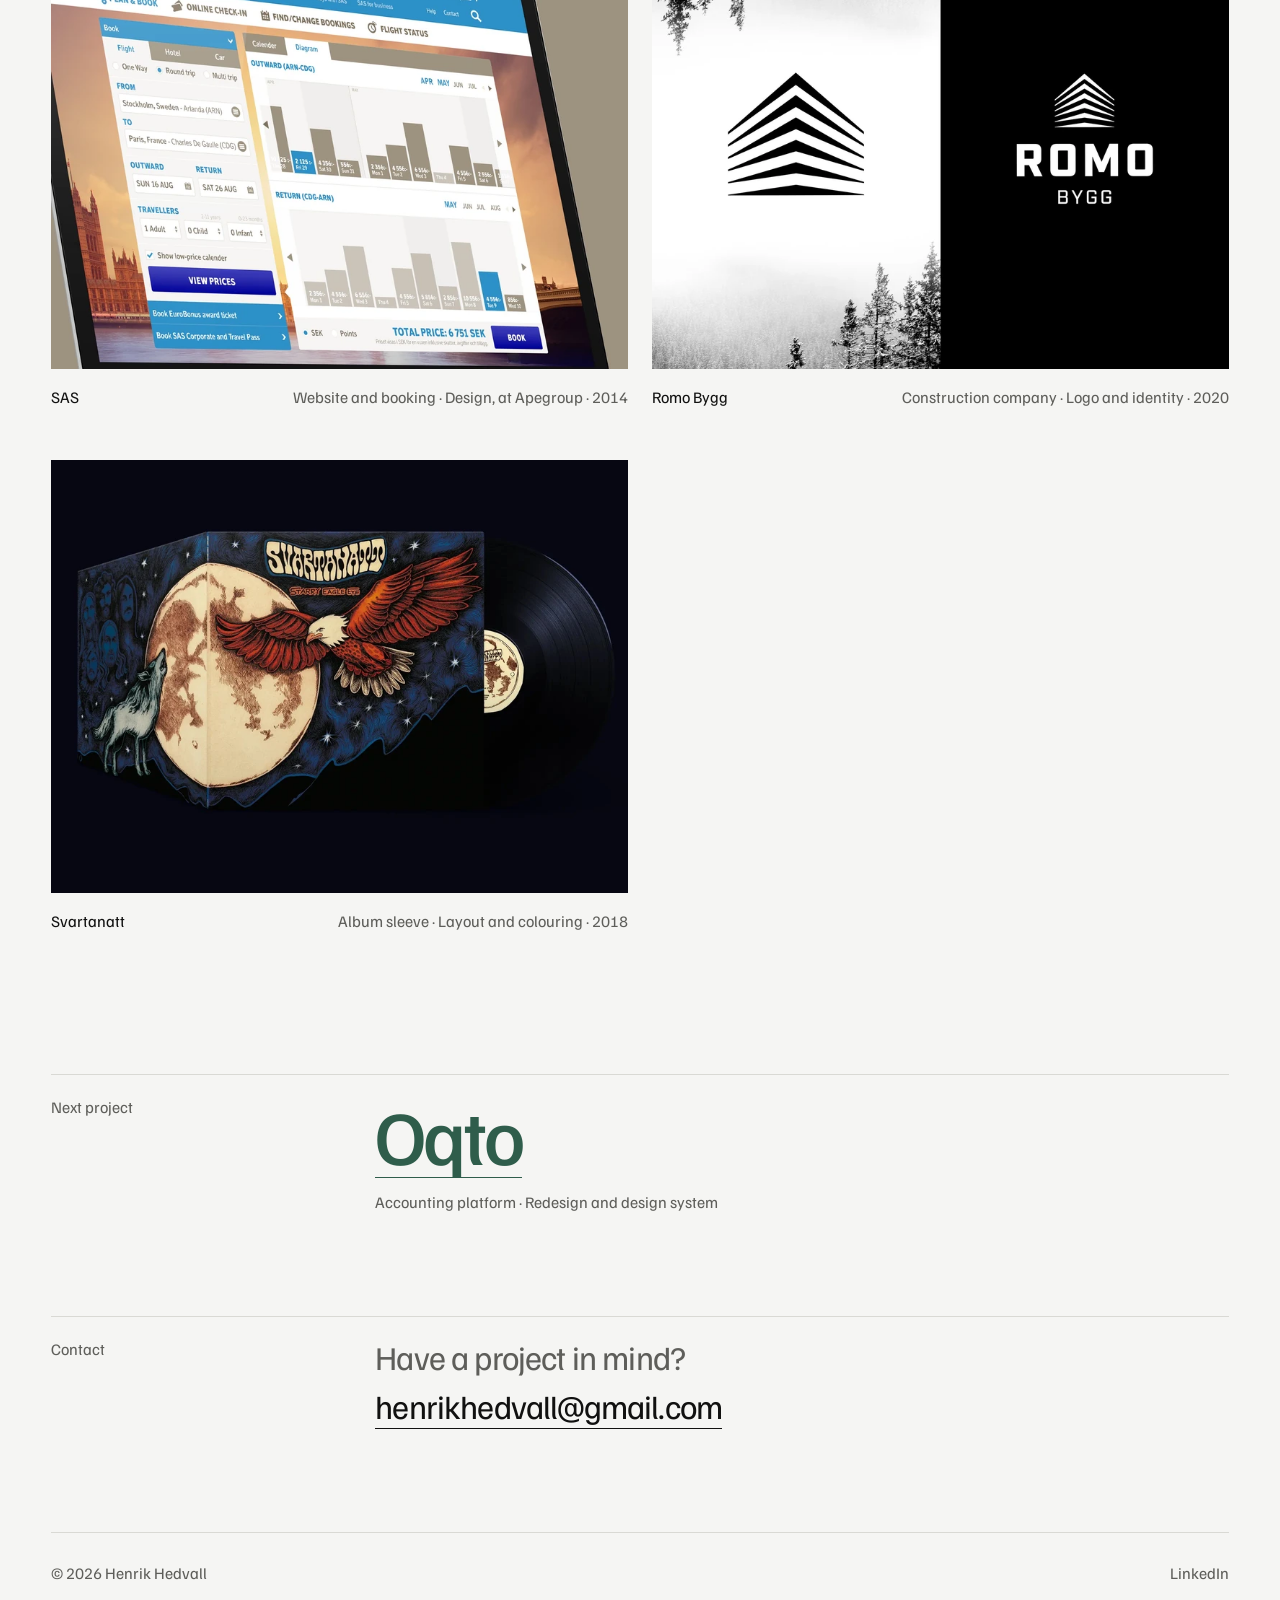
==== commit fa7ecc9a: "Sharper images: Tink at 2400 px, larger files for the image viewer, WebP quality 90 Co-Authored-By: " ====
--- a/docs/more-work/index.html
+++ b/docs/more-work/index.html
@@ -17,7 +17,7 @@
 <link rel="apple-touch-icon" href="../apple-touch-icon.png">
 <link rel="preload" href="../fonts/familjen-grotesk-latin-wght-normal.woff2" as="font" type="font/woff2" crossorigin>
 <link rel="stylesheet" href="../css/base.css?v=b94be2dc">
-<link rel="stylesheet" href="../css/site.css?v=345346bf">
+<link rel="stylesheet" href="../css/site.css?v=d81ffc0d">
 <script>(function(){try{try{localStorage.removeItem("theme")}catch(e){}var t=sessionStorage.getItem("theme");if(t==="dk"||t==="lt")document.documentElement.classList.add(t)}catch(e){}})();</script>
 <noscript><style>.rv{opacity:1!important}.rv .zm,.rv .st,.rv .bl{transform:none!important}.rv .st span{opacity:1!important}.rv .ck path{stroke-dashoffset:0!important}.ic .s{stroke-dashoffset:0!important}.ic .nd{transform:none!important}</style></noscript>
 </head>
@@ -46,31 +46,31 @@
 
 <div class="mw c-dfa173">
 <figure class="c-figure">
-<div data-rv="0" data-lb="1" tabindex="0" role="button" aria-label="Enlarge image" class="rv c-media"><img class="zm" src="../assets/atlar-1400.webp?v=4212e9a0" srcset="../assets/atlar-800.webp?v=1175e4a0 800w, ../assets/atlar-1400.webp?v=4212e9a0 1400w, ../assets/atlar.webp?v=0b436af6 2000w" sizes="(min-width: 1440px) 600px, (min-width: 900px) 46vw, 92vw" data-lbsrc="../assets/atlar.webp?v=0b436af6" fetchpriority="high" decoding="async" alt="Four views from the Atlar treasury platform: cash flow forecast, custom dashboard, cash reporting and credit transfers" width="2000" height="1500"></div>
+<div data-rv="0" data-lb="1" tabindex="0" role="button" aria-label="Enlarge image" class="rv c-media"><img class="zm" src="../assets/atlar-1400.webp?v=14fc0f2c" srcset="../assets/atlar-800.webp?v=8c4171fc 800w, ../assets/atlar-1400.webp?v=14fc0f2c 1400w, ../assets/atlar.webp?v=b481b321 2000w" sizes="(min-width: 1440px) 600px, (min-width: 900px) 46vw, 92vw" fetchpriority="high" decoding="async" data-lbsrc="../assets/atlar-xl.webp?v=a5dd4f40" alt="Four views from the Atlar treasury platform: cash flow forecast, custom dashboard, cash reporting and credit transfers" width="2000" height="1500"></div>
 <figcaption class="c-caption"><span>Atlar</span><span class="c-muted">Treasury platform · Product design · 2024–2026</span></figcaption>
 </figure>
 <figure class="c-figure">
-<div data-rv="5" data-lb="1" tabindex="0" role="button" aria-label="Enlarge image" class="rv c-media"><img class="zm" src="../assets/qapital-1400.webp?v=ae49ee5f" srcset="../assets/qapital-800.webp?v=fa20acdd 800w, ../assets/qapital-1400.webp?v=ae49ee5f 1400w, ../assets/qapital.webp?v=312f7fcc 2000w" sizes="(min-width: 1440px) 600px, (min-width: 900px) 46vw, 92vw" data-lbsrc="../assets/qapital.webp?v=312f7fcc" loading="lazy" decoding="async" alt="Four screens from the Qapital app: overview, payday recommendation, spending and bills, and the card" width="2000" height="1500"></div>
+<div data-rv="5" data-lb="1" tabindex="0" role="button" aria-label="Enlarge image" class="rv c-media"><img class="zm" src="../assets/qapital-1400.webp?v=959d8aa3" srcset="../assets/qapital-800.webp?v=63ede01c 800w, ../assets/qapital-1400.webp?v=959d8aa3 1400w, ../assets/qapital.webp?v=d6125b61 2000w" sizes="(min-width: 1440px) 600px, (min-width: 900px) 46vw, 92vw" loading="lazy" decoding="async" data-lbsrc="../assets/qapital-xl.webp?v=7f294b60" alt="Four screens from the Qapital app: overview, payday recommendation, spending and bills, and the card" width="2000" height="1500"></div>
 <figcaption class="c-caption"><span>Qapital</span><span class="c-muted">Banking app · Product design · 2021</span></figcaption>
 </figure>
 <figure class="c-figure">
-<div data-rv="6" data-lb="1" tabindex="0" role="button" aria-label="Enlarge image" class="rv c-media"><div class="zm fw"><img src="../assets/reda-1400.webp?v=1ed60d2f" srcset="../assets/reda-800.webp?v=929731c5 800w, ../assets/reda-1400.webp?v=1ed60d2f 1400w, ../assets/reda.webp?v=9a746e75 2000w" sizes="(min-width: 1440px) 1200px, 92vw" data-lbsrc="../assets/reda.webp?v=9a746e75" loading="lazy" decoding="async" alt="Four screens from the Reda app: invoices waiting for approval with one swiped to approve, an invoice, a reply to an approval request, and the all-done state" width="2000" height="1500"><video class="fv dt" data-vid="1" src="../assets/reda-invoice.mp4?v=170c38ba" muted loop playsinline preload="metadata" aria-hidden="true" tabindex="-1"></video><div class="fc" aria-hidden="true"><svg viewBox="0 0 96 86.4" focusable="false"><g class="fp"><path d="M41.12 16H0V24.8H41.12V16Z" fill="currentColor"></path><path d="M24.8 0H16V41.12H24.8V0Z" fill="currentColor"></path></g><path class="fo" d="M96.16 16H58V24.8H96.16V16Z" fill="currentColor"></path><path class="fm" d="M3 56C11.4 74.08 27.4 86.08 48.04 86.08C69 86.08 85 74.08 93.08 56H83.4C77 68.48 65.8 77.28 48.04 77.28C30.6 77.28 19 68.48 12.68 56H3Z" fill="currentColor"></path></svg></div></div></div>
+<div data-rv="6" data-lb="1" tabindex="0" role="button" aria-label="Enlarge image" class="rv c-media"><div class="zm fw"><img src="../assets/reda-1400.webp?v=4808bd28" srcset="../assets/reda-800.webp?v=6d27b80f 800w, ../assets/reda-1400.webp?v=4808bd28 1400w, ../assets/reda.webp?v=25da7afc 2000w" sizes="(min-width: 1440px) 1200px, 92vw" loading="lazy" decoding="async" data-lbsrc="../assets/reda-xl.webp?v=eb6fc032" alt="Four screens from the Reda app: invoices waiting for approval with one swiped to approve, an invoice, a reply to an approval request, and the all-done state" width="2000" height="1500"><video class="fv dt" data-vid="1" src="../assets/reda-invoice.mp4?v=170c38ba" muted loop playsinline preload="metadata" aria-hidden="true" tabindex="-1"></video><div class="fc" aria-hidden="true"><svg viewBox="0 0 96 86.4" focusable="false"><g class="fp"><path d="M41.12 16H0V24.8H41.12V16Z" fill="currentColor"></path><path d="M24.8 0H16V41.12H24.8V0Z" fill="currentColor"></path></g><path class="fo" d="M96.16 16H58V24.8H96.16V16Z" fill="currentColor"></path><path class="fm" d="M3 56C11.4 74.08 27.4 86.08 48.04 86.08C69 86.08 85 74.08 93.08 56H83.4C77 68.48 65.8 77.28 48.04 77.28C30.6 77.28 19 68.48 12.68 56H3Z" fill="currentColor"></path></svg></div></div></div>
 <figcaption class="c-caption"><span>Reda</span><span class="c-muted">Invoice approval app · Product design · 2026</span></figcaption>
 </figure>
 <figure class="c-figure">
-<div data-rv="2" data-lb="1" tabindex="0" role="button" aria-label="Enlarge image" class="rv c-media"><img class="zm" src="../assets/klarna-1400.webp?v=a56a74ed" srcset="../assets/klarna-800.webp?v=a18558d9 800w, ../assets/klarna-1400.webp?v=a56a74ed 1400w, ../assets/klarna.webp?v=1fc53044 2000w" sizes="(min-width: 1440px) 600px, (min-width: 900px) 46vw, 92vw" data-lbsrc="../assets/klarna.webp?v=1fc53044" loading="lazy" decoding="async" alt="The Create campaign view in Klarna Ads Manager, with a phone preview of the ad, shown in perspective on purple" width="2000" height="1500"></div>
+<div data-rv="2" data-lb="1" tabindex="0" role="button" aria-label="Enlarge image" class="rv c-media"><img class="zm" src="../assets/klarna-1400.webp?v=cf3ee3b1" srcset="../assets/klarna-800.webp?v=1632f98d 800w, ../assets/klarna-1400.webp?v=cf3ee3b1 1400w, ../assets/klarna.webp?v=c2ec31b9 2000w" sizes="(min-width: 1440px) 600px, (min-width: 900px) 46vw, 92vw" data-lbsrc="../assets/klarna.webp?v=c2ec31b9" loading="lazy" decoding="async" alt="The Create campaign view in Klarna Ads Manager, with a phone preview of the ad, shown in perspective on purple" width="2000" height="1500"></div>
 <figcaption class="c-caption"><span>Klarna</span><span class="c-muted">Ads Manager · Product design · 2022</span></figcaption>
 </figure>
 <figure class="c-figure">
-<div data-rv="4" data-lb="1" tabindex="0" role="button" aria-label="Enlarge image" class="rv c-media"><img class="zm" src="../assets/sas-1400.webp?v=35fdd007" srcset="../assets/sas-800.webp?v=0c19ba7a 800w, ../assets/sas-1400.webp?v=35fdd007 1400w, ../assets/sas.webp?v=503e9d72 2000w" sizes="(min-width: 1440px) 600px, (min-width: 900px) 46vw, 92vw" data-lbsrc="../assets/sas.webp?v=503e9d72" loading="lazy" decoding="async" alt="The SAS website on a laptop, showing the flight booking panel next to a low-price diagram for outward and return dates" width="2000" height="1500"></div>
+<div data-rv="4" data-lb="1" tabindex="0" role="button" aria-label="Enlarge image" class="rv c-media"><img class="zm" src="../assets/sas-1400.webp?v=95d7d57b" srcset="../assets/sas-800.webp?v=e8cb24e1 800w, ../assets/sas-1400.webp?v=95d7d57b 1400w, ../assets/sas.webp?v=e1bd2546 2000w" sizes="(min-width: 1440px) 600px, (min-width: 900px) 46vw, 92vw" data-lbsrc="../assets/sas.webp?v=e1bd2546" loading="lazy" decoding="async" alt="The SAS website on a laptop, showing the flight booking panel next to a low-price diagram for outward and return dates" width="2000" height="1500"></div>
 <figcaption class="c-caption"><span>SAS</span><span class="c-muted">Website and booking · Design, at Apegroup · 2014</span></figcaption>
 </figure>
 <figure class="c-figure">
-<div data-rv="1" data-lb="1" tabindex="0" role="button" aria-label="Enlarge image" class="rv c-media"><img class="zm" src="../assets/romo-bygg-1400.webp?v=dbc08c39" srcset="../assets/romo-bygg-800.webp?v=d6e807f8 800w, ../assets/romo-bygg-1400.webp?v=dbc08c39 1400w, ../assets/romo-bygg.webp?v=745fbbb3 2000w" sizes="(min-width: 1440px) 600px, (min-width: 900px) 46vw, 92vw" data-lbsrc="../assets/romo-bygg.webp?v=745fbbb3" loading="lazy" decoding="async" alt="The Romo Bygg logo, shown over a misty forest and on black" width="2000" height="1500"></div>
+<div data-rv="1" data-lb="1" tabindex="0" role="button" aria-label="Enlarge image" class="rv c-media"><img class="zm" src="../assets/romo-bygg-1400.webp?v=65a22afa" srcset="../assets/romo-bygg-800.webp?v=08e04709 800w, ../assets/romo-bygg-1400.webp?v=65a22afa 1400w, ../assets/romo-bygg.webp?v=75eb3ef7 2000w" sizes="(min-width: 1440px) 600px, (min-width: 900px) 46vw, 92vw" loading="lazy" decoding="async" data-lbsrc="../assets/romo-bygg-xl.webp?v=5f4e443e" alt="The Romo Bygg logo, shown over a misty forest and on black" width="2000" height="1500"></div>
 <figcaption class="c-caption"><span>Romo Bygg</span><span class="c-muted">Construction company · Logo and identity · 2020</span></figcaption>
 </figure>
 <figure class="c-figure">
-<div data-rv="3" data-lb="1" tabindex="0" role="button" aria-label="Enlarge image" class="rv c-media"><img class="zm" src="../assets/svartanatt.webp?v=2c3ea246" srcset="../assets/svartanatt-800.webp?v=5318c107 800w, ../assets/svartanatt.webp?v=2c3ea246 1600w" sizes="(min-width: 1440px) 600px, (min-width: 900px) 46vw, 92vw" data-lbsrc="../assets/svartanatt.webp?v=2c3ea246" loading="lazy" decoding="async" alt="A gatefold vinyl sleeve for Svartanatt with an eagle, a wolf and a full moon" width="2000" height="1500"></div>
+<div data-rv="3" data-lb="1" tabindex="0" role="button" aria-label="Enlarge image" class="rv c-media"><img class="zm" src="../assets/svartanatt.webp?v=5b456b6b" srcset="../assets/svartanatt-800.webp?v=5c56de17 800w, ../assets/svartanatt.webp?v=5b456b6b 1600w" sizes="(min-width: 1440px) 600px, (min-width: 900px) 46vw, 92vw" loading="lazy" decoding="async" data-lbsrc="../assets/svartanatt-xl.webp?v=19280d7c" alt="A gatefold vinyl sleeve for Svartanatt with an eagle, a wolf and a full moon" width="2000" height="1500"></div>
 <figcaption class="c-caption"><span>Svartanatt</span><span class="c-muted">Album sleeve · Layout and colouring · 2018</span></figcaption>
 </figure>
 </div>
--- a/docs/css/site.css
+++ b/docs/css/site.css
@@ -37,6 +37,7 @@
 .c-eyebrow{flex: 0 1 300px; margin: 0; font-size: 16px; font-weight: 400; color: #5E5E5A}
 .c-cdea6d{flex: 1 1 640px; min-width: 0; display: flex; flex-direction: column; gap: clamp(24px, 3vw, 44px)}
 .c-e6c089{margin: 0; max-width: 16ch; font-size: clamp(32px, 4.4vw, 64px); line-height: 1.04; font-weight: 500; letter-spacing: -0.035em; text-wrap: balance}
+.c-cb9cb9{color: var(--accent)}
 .c-stack{display: flex; flex-direction: column}
 .c-e2e9c7{display: grid; grid-template-columns: repeat(auto-fit, minmax(min(300px, 100%), 1fr)); gap: 12px 24px; padding: 28px 0}
 .c-svc-head{display: flex; align-items: flex-start; gap: 16px; font-size: clamp(21px, 1.9vw, 26px)}
